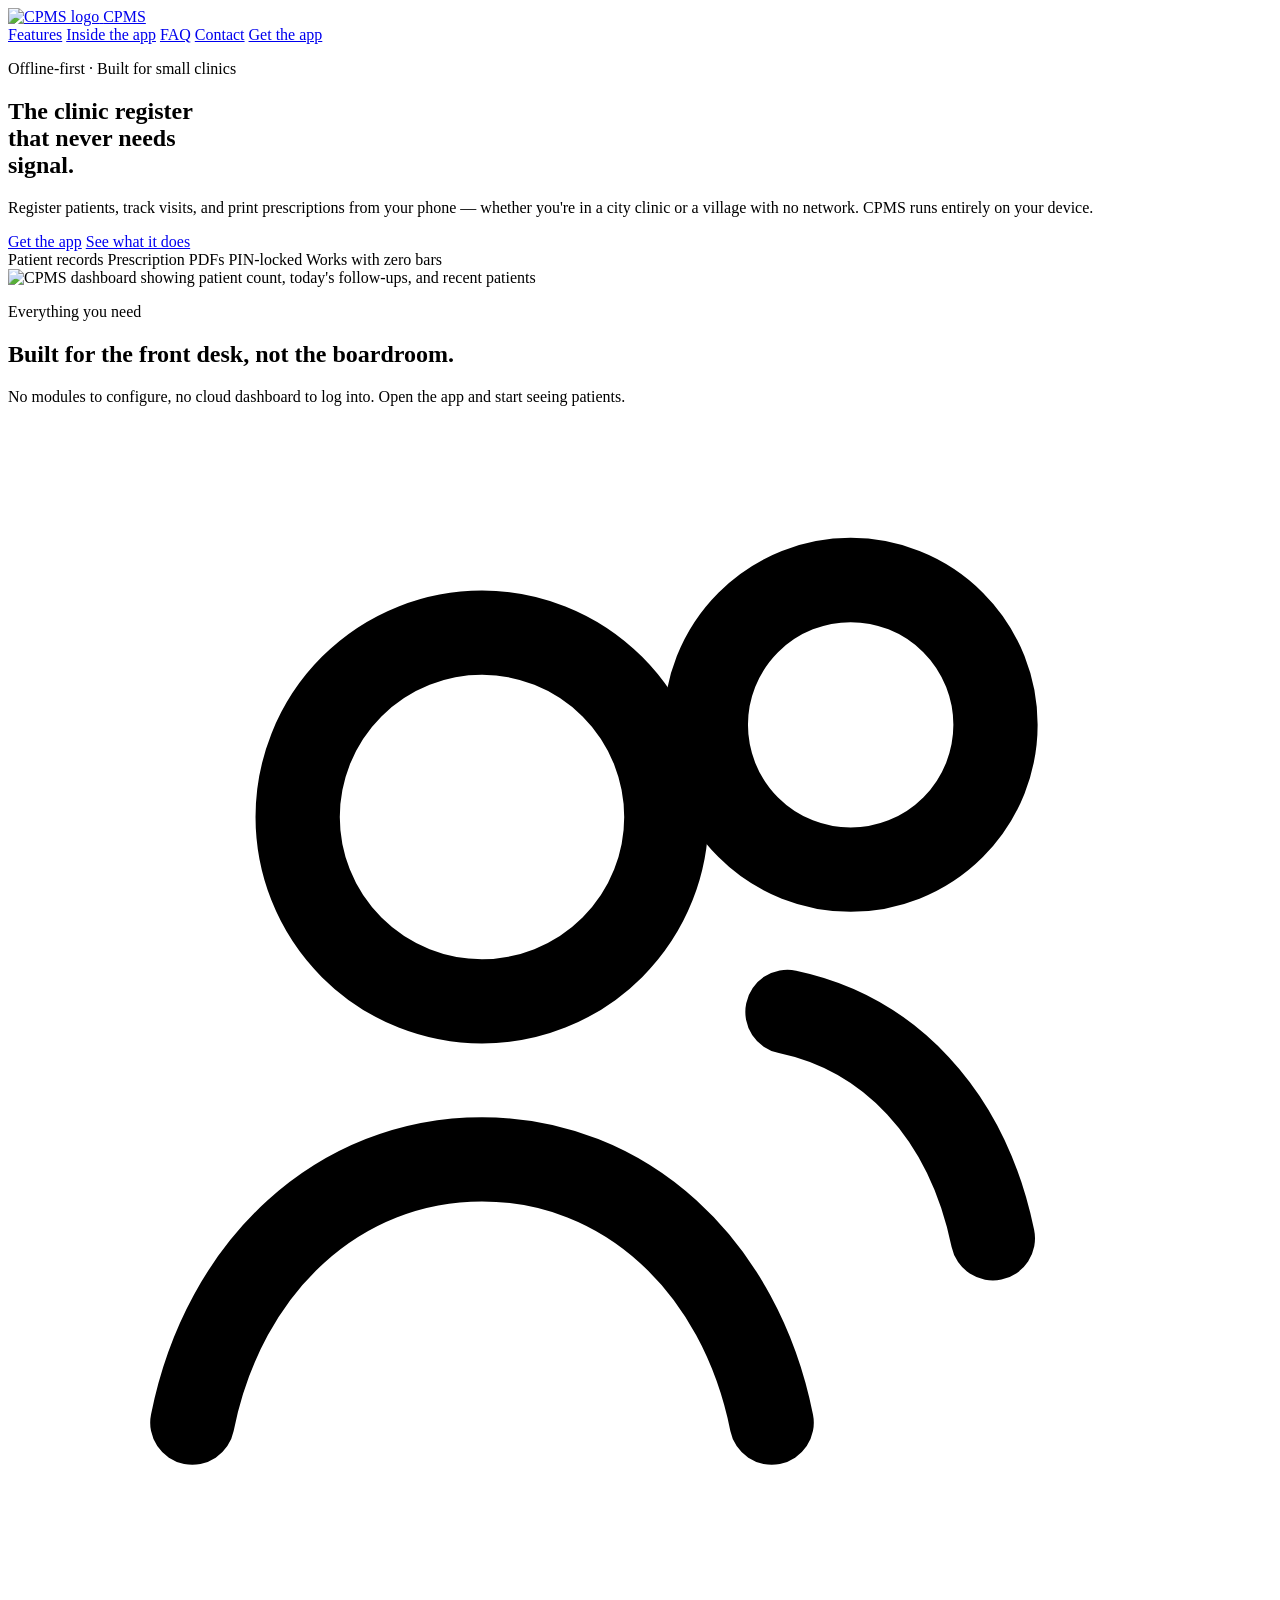
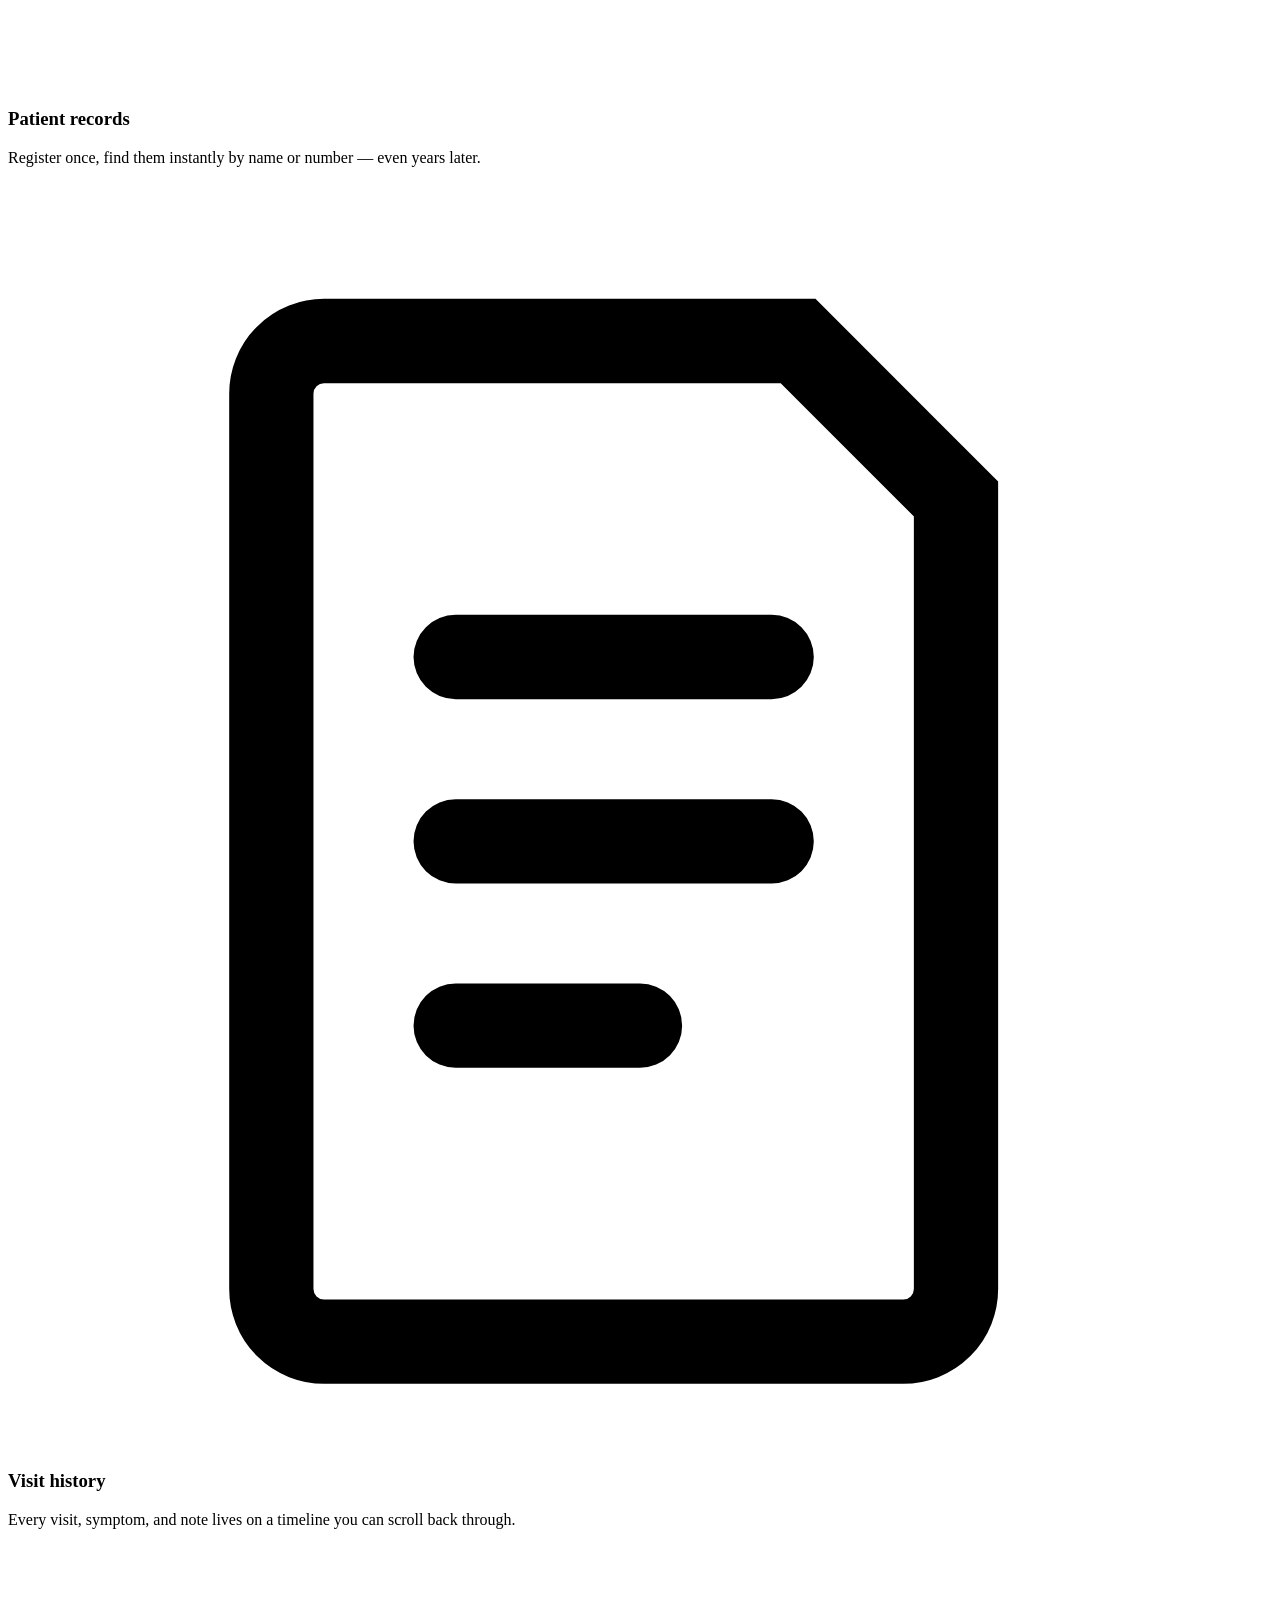
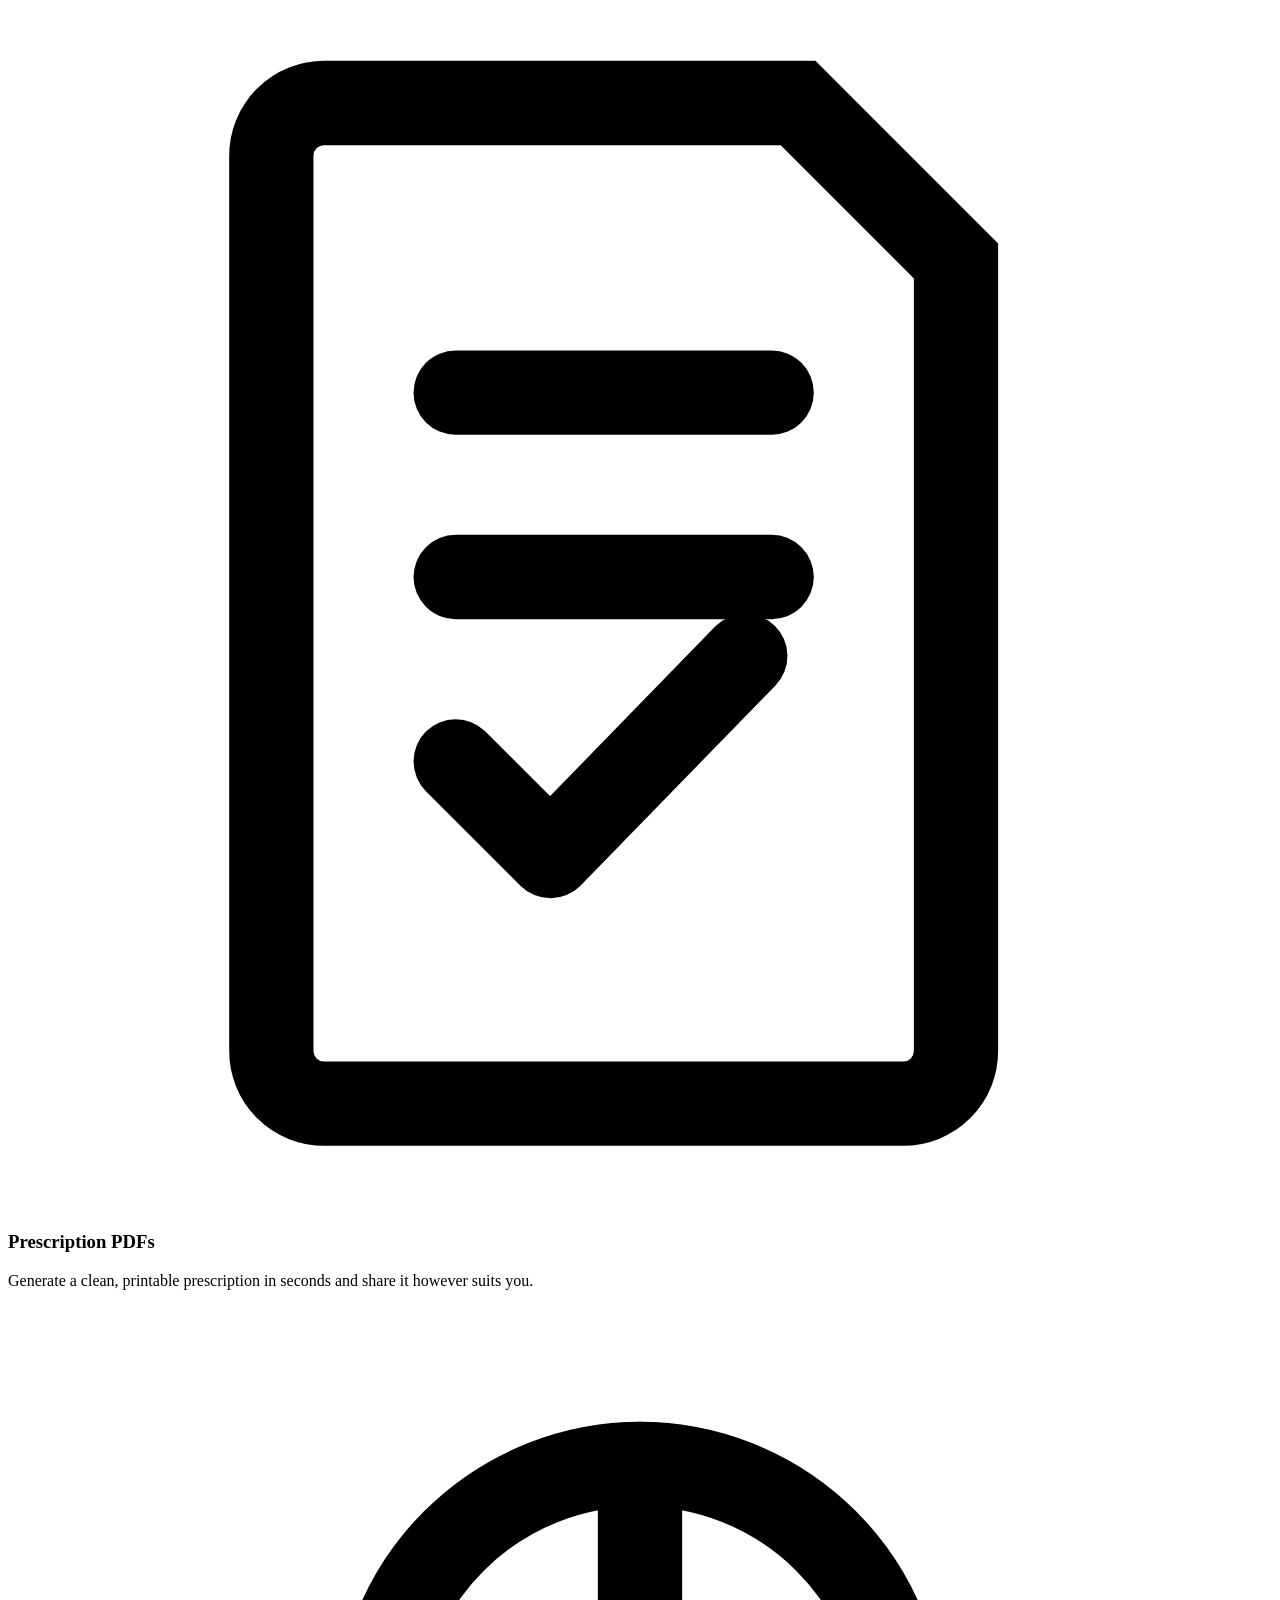
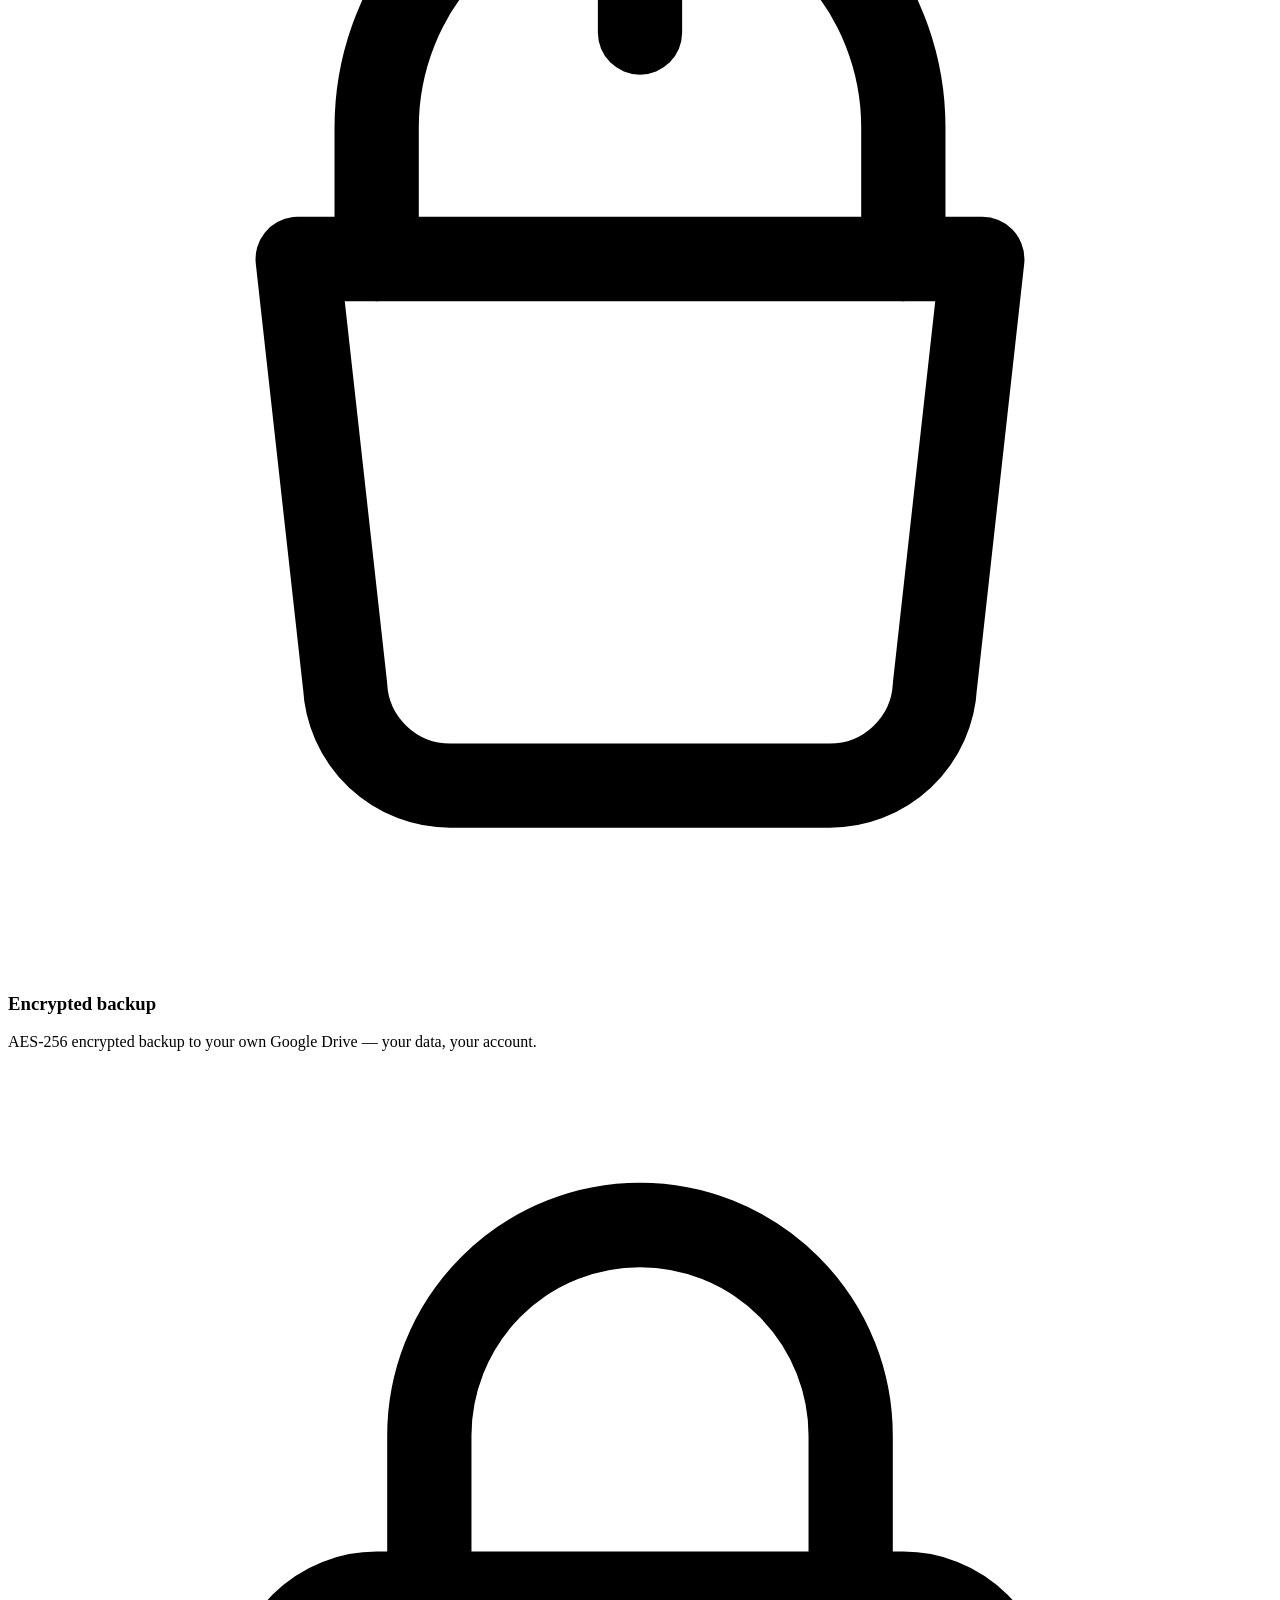
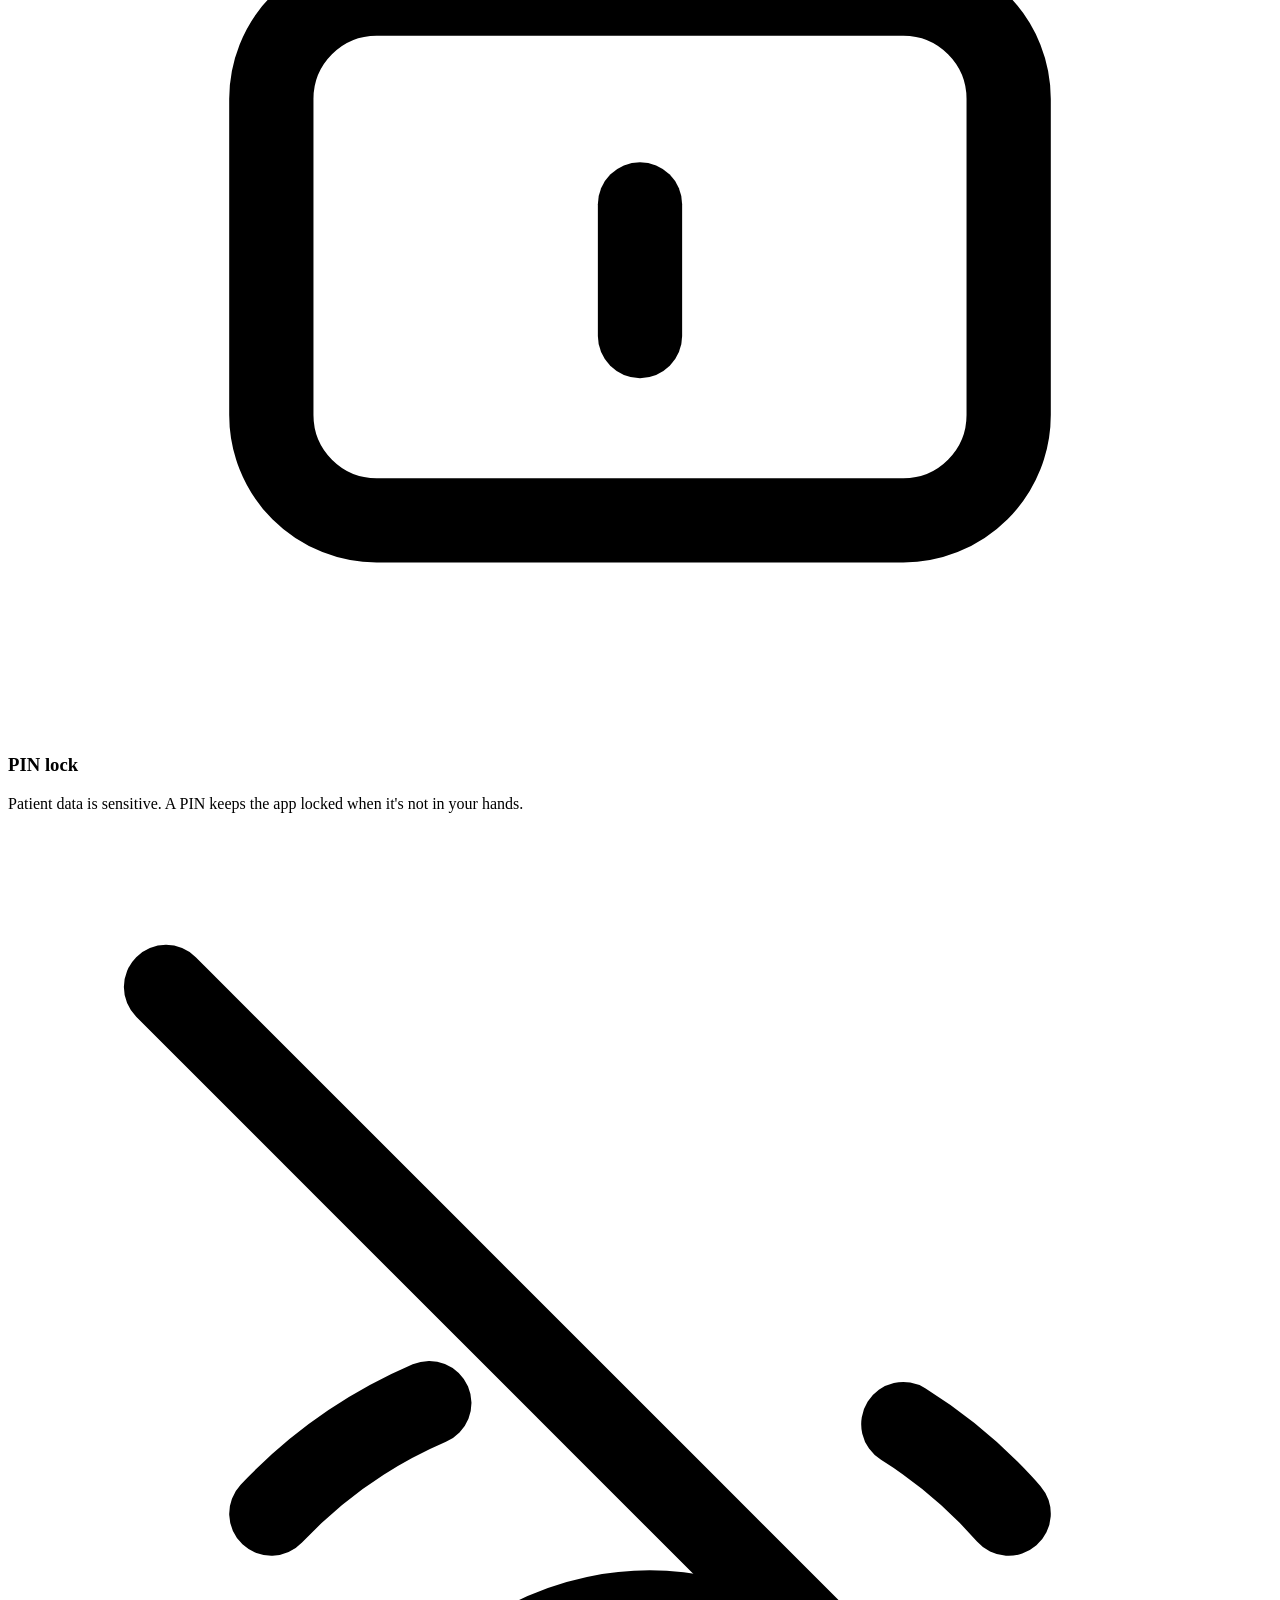
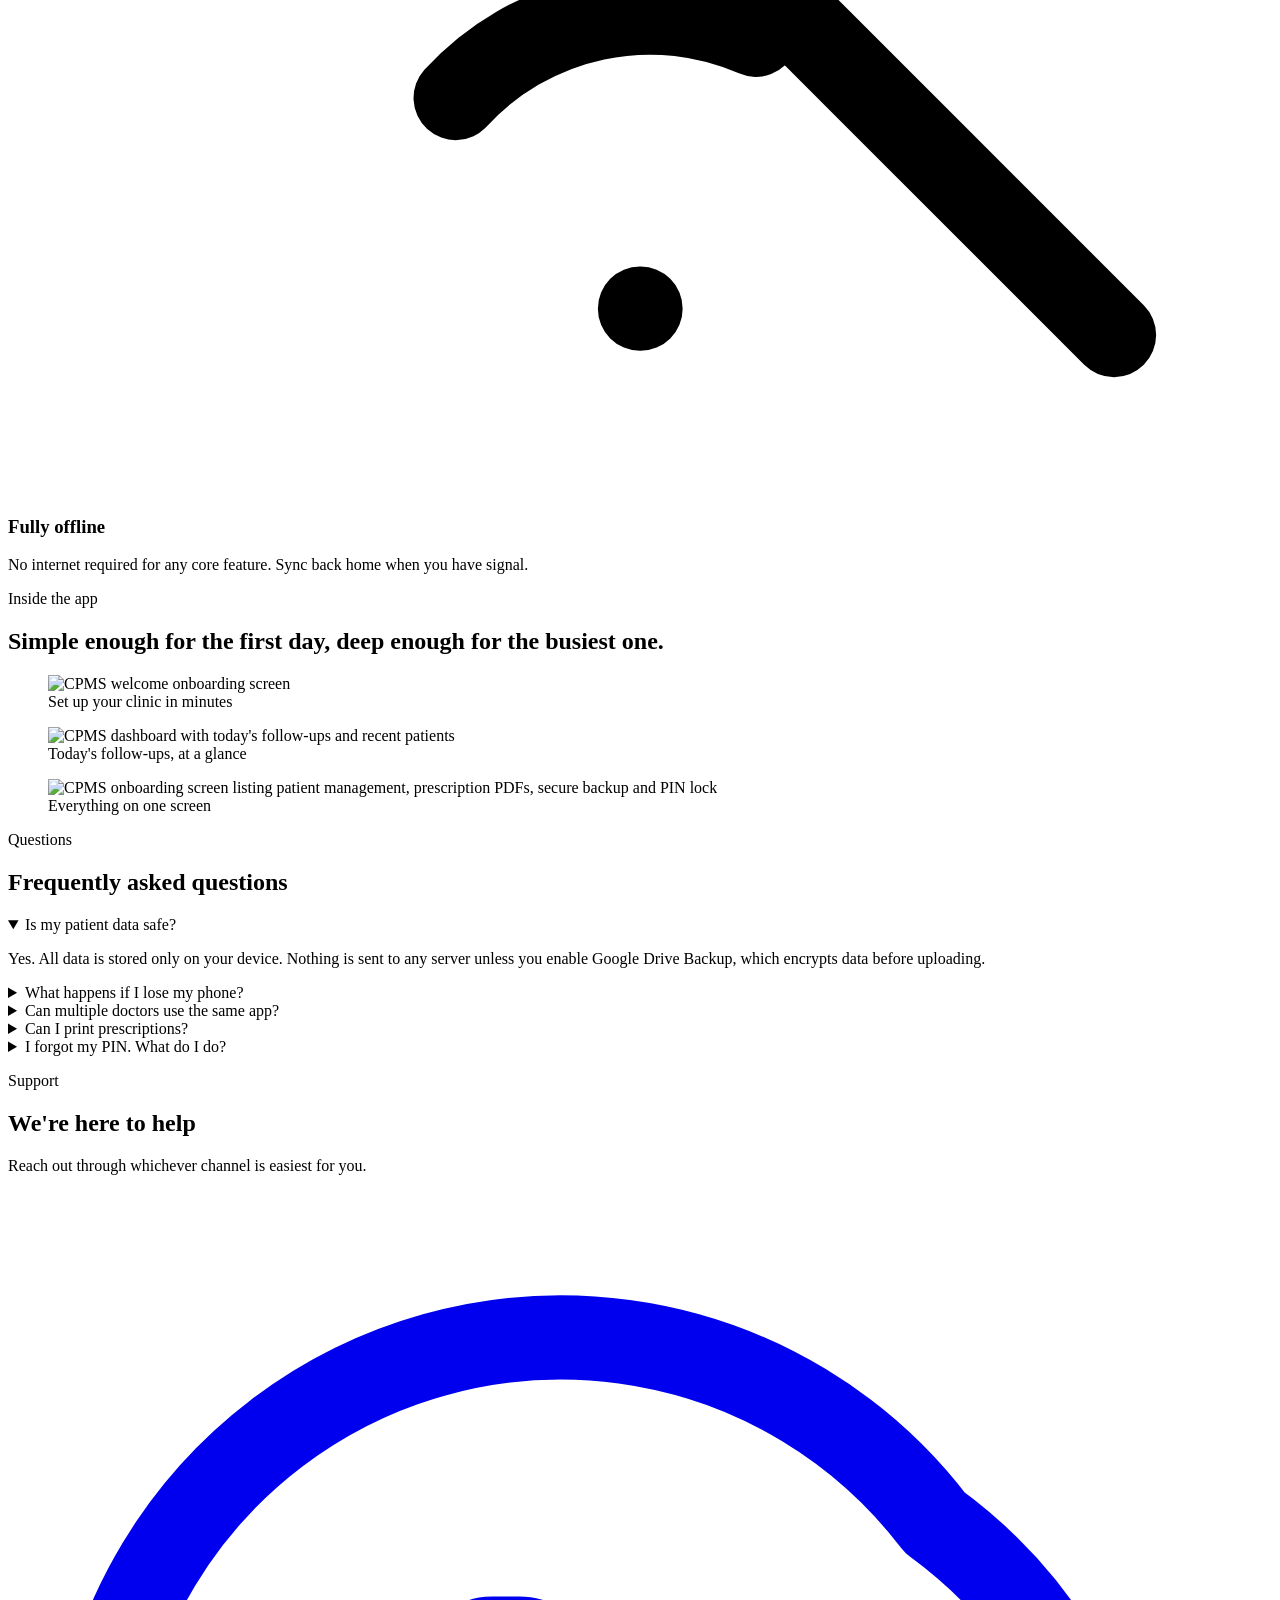
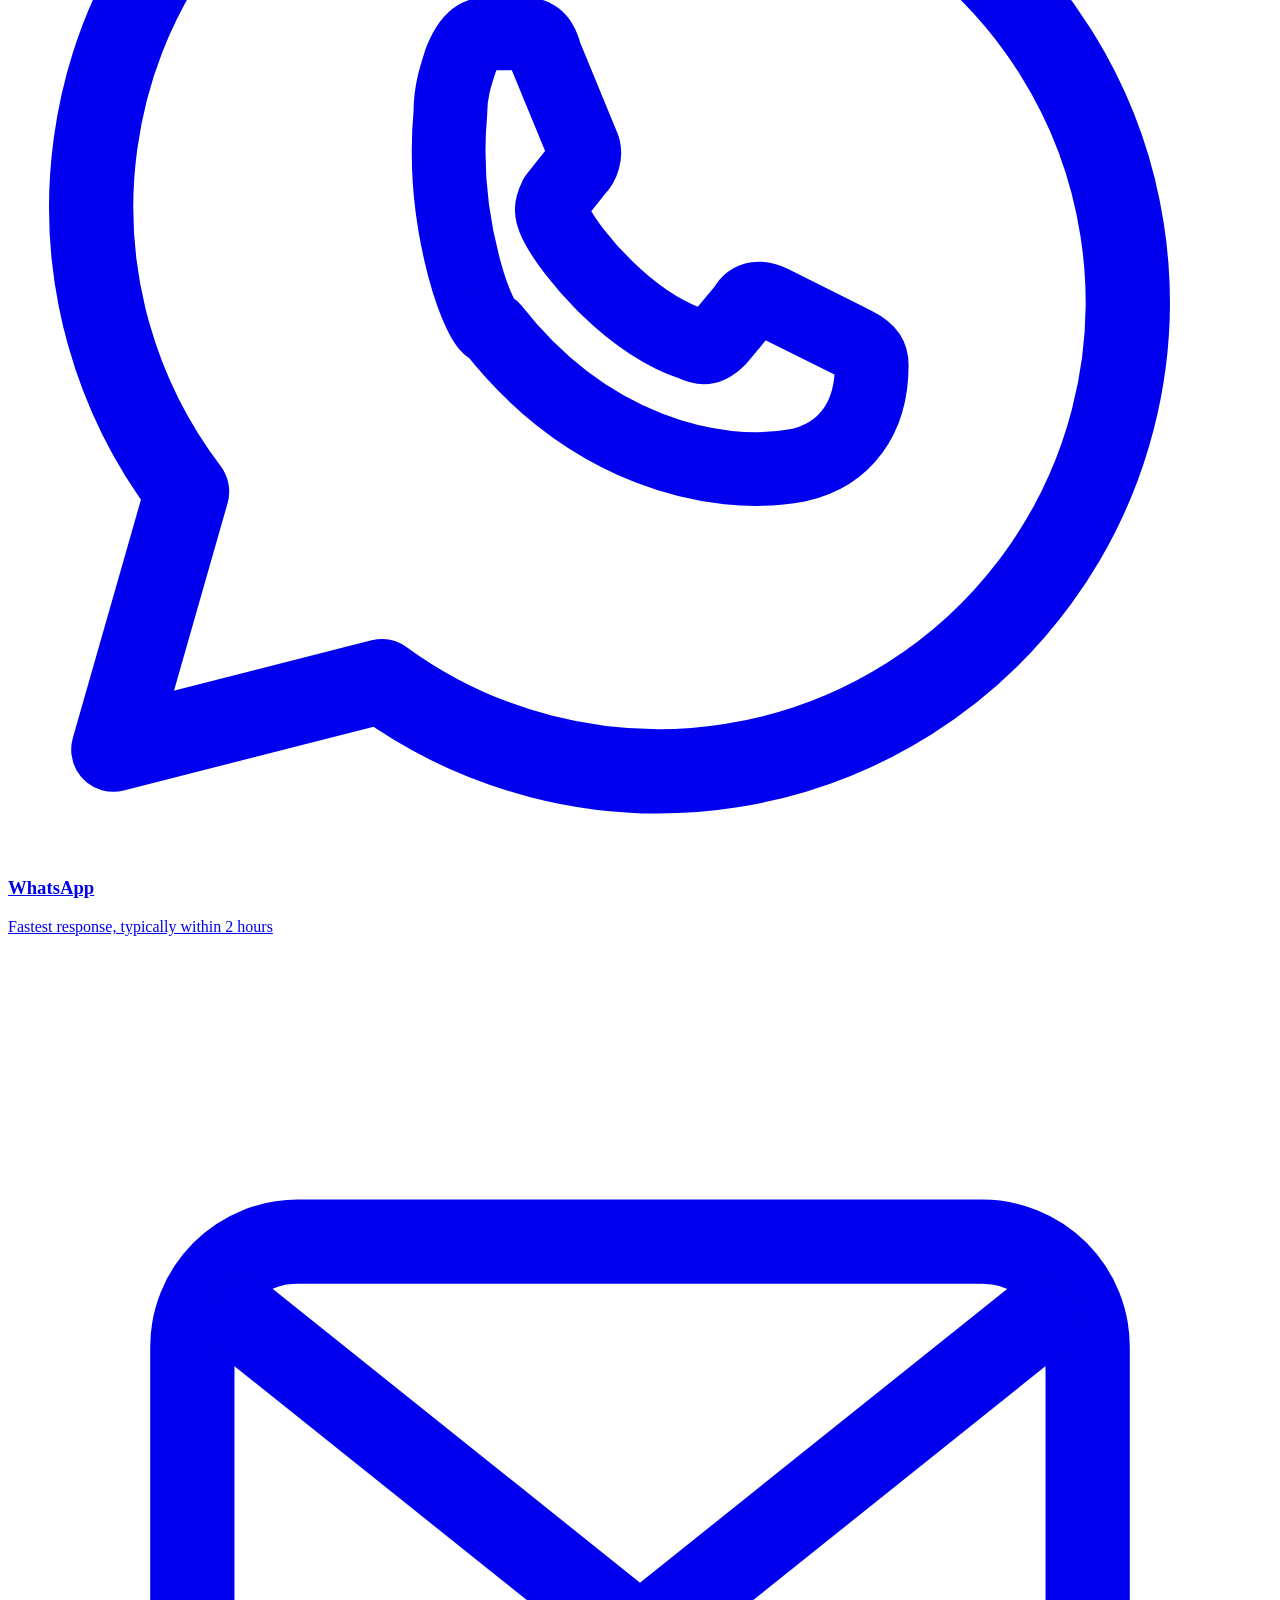
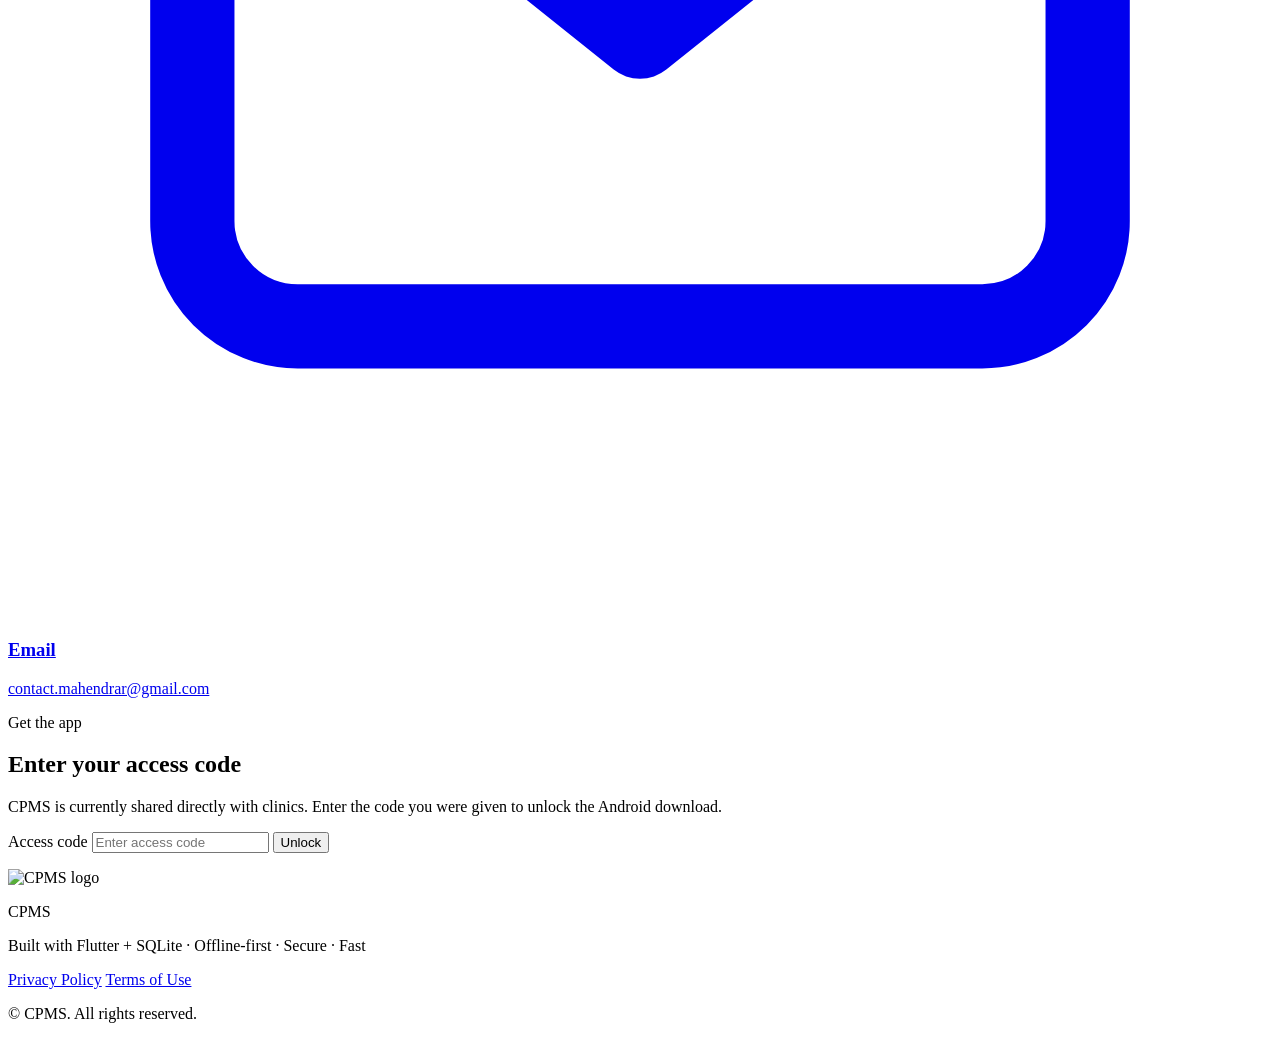
==== index.html @ 22b9ff56 "Add files via upload" ====
<!DOCTYPE html>
<html lang="en">
<head>
<meta charset="UTF-8">
<meta name="viewport" content="width=device-width, initial-scale=1.0">
<title>CPMS — Clinic Patient Management System</title>
<meta name="description" content="CPMS is an offline-first clinic management app for small clinics, Ayurveda practices, homeopathy clinics, dental clinics, and general practitioners. Manage patients, visits, and prescriptions — no internet needed.">
<link rel="icon" type="image/png" href="assets/logo.png">
<link rel="preconnect" href="https://fonts.googleapis.com">
<link rel="preconnect" href="https://fonts.gstatic.com" crossorigin>
<link href="https://fonts.googleapis.com/css2?family=Fraunces:opsz,wght@9..144,500;9..144,600;9..144,700&family=Manrope:wght@400;500;600;700;800&display=swap" rel="stylesheet">
<link rel="stylesheet" href="style.css">
</head>
<body>

<!-- ============ NAV ============ -->
<header class="nav" id="top">
  <div class="nav-inner">
    <a href="#top" class="brand">
      <img src="assets/logo.png" alt="CPMS logo" class="brand-mark">
      <span class="brand-name">CPMS</span>
    </a>
    <nav class="nav-links">
      <a href="#features">Features</a>
      <a href="#screens">Inside the app</a>
      <a href="#faq">FAQ</a>
      <a href="#contact">Contact</a>
      <a href="#download" class="nav-cta">Get the app</a>
    </nav>
  </div>
</header>

<!-- ============ HERO ============ -->
<section class="hero">
  <div class="hero-glow" aria-hidden="true"></div>
  <div class="hero-inner">
    <div class="hero-copy">
      <p class="eyebrow">Offline-first &middot; Built for small clinics</p>
      <h1>The clinic register<br>that never needs<br><span class="ink">signal.</span></h1>
      <p class="hero-sub">Register patients, track visits, and print prescriptions from your phone —
      whether you're in a city clinic or a village with no network. CPMS runs entirely
      on your device.</p>
      <div class="hero-actions">
        <a href="#download" class="btn btn-primary">Get the app</a>
        <a href="#features" class="btn btn-ghost">See what it does</a>
      </div>
      <div class="hero-tags">
        <span>Patient records</span>
        <span>Prescription PDFs</span>
        <span>PIN-locked</span>
        <span>Works with zero bars</span>
      </div>
    </div>
    <div class="hero-visual">
      <div class="phone phone-lg">
        <img src="assets/screenshots/dashboard.png" alt="CPMS dashboard showing patient count, today's follow-ups, and recent patients">
      </div>
    </div>
  </div>
</section>

<!-- ============ FEATURES ============ -->
<section class="features" id="features">
  <div class="section-head">
    <p class="eyebrow">Everything you need</p>
    <h2>Built for the front desk, not the boardroom.</h2>
    <p class="section-sub">No modules to configure, no cloud dashboard to log into. Open the app and start
    seeing patients.</p>
  </div>

  <div class="feature-grid">
    <div class="feature-card">
      <div class="feature-icon icon-teal">
        <svg viewBox="0 0 24 24" fill="none"><path d="M9 11a3.5 3.5 0 1 0 0-7 3.5 3.5 0 0 0 0 7Z" stroke="currentColor" stroke-width="1.6"/><path d="M3.5 19c.6-3 2.8-5 5.5-5s4.9 2 5.5 5" stroke="currentColor" stroke-width="1.6" stroke-linecap="round"/><path d="M16 8.5a2.75 2.75 0 1 0 0-5.5 2.75 2.75 0 0 0 0 5.5Z" stroke="currentColor" stroke-width="1.6"/><path d="M14.8 11.2c1.9.4 3.4 1.9 3.9 4.3" stroke="currentColor" stroke-width="1.6" stroke-linecap="round"/></svg>
      </div>
      <h3>Patient records</h3>
      <p>Register once, find them instantly by name or number — even years later.</p>
    </div>

    <div class="feature-card">
      <div class="feature-icon icon-blue">
        <svg viewBox="0 0 24 24" fill="none"><path d="M6 3h9l3 3v15a1 1 0 0 1-1 1H6a1 1 0 0 1-1-1V4a1 1 0 0 1 1-1Z" stroke="currentColor" stroke-width="1.6"/><path d="M8.5 9h6M8.5 12.5h6M8.5 16h3.5" stroke="currentColor" stroke-width="1.6" stroke-linecap="round"/></svg>
      </div>
      <h3>Visit history</h3>
      <p>Every visit, symptom, and note lives on a timeline you can scroll back through.</p>
    </div>

    <div class="feature-card">
      <div class="feature-icon icon-amber">
        <svg viewBox="0 0 24 24" fill="none"><path d="M6 3h9l3 3v15a1 1 0 0 1-1 1H6a1 1 0 0 1-1-1V4a1 1 0 0 1 1-1Z" stroke="currentColor" stroke-width="1.6"/><path d="M8.5 8.5h6M8.5 12h6" stroke="currentColor" stroke-width="1.6" stroke-linecap="round"/><path d="m8.5 15.5 1.8 1.8L14 13.5" stroke="currentColor" stroke-width="1.6" stroke-linecap="round" stroke-linejoin="round"/></svg>
      </div>
      <h3>Prescription PDFs</h3>
      <p>Generate a clean, printable prescription in seconds and share it however suits you.</p>
    </div>

    <div class="feature-card">
      <div class="feature-icon icon-purple">
        <svg viewBox="0 0 24 24" fill="none"><path d="M7 10.5V8a5 5 0 0 1 10 0v2.5" stroke="currentColor" stroke-width="1.6" stroke-linecap="round"/><path d="M12 3v3.2" stroke="currentColor" stroke-width="1.6" stroke-linecap="round"/><path d="M5.5 10.5h13l-.9 8.1a2 2 0 0 1-2 1.9H8.4a2 2 0 0 1-2-1.9l-.9-8.1Z" stroke="currentColor" stroke-width="1.6" stroke-linejoin="round"/></svg>
      </div>
      <h3>Encrypted backup</h3>
      <p>AES-256 encrypted backup to your own Google Drive — your data, your account.</p>
    </div>

    <div class="feature-card">
      <div class="feature-icon icon-red">
        <svg viewBox="0 0 24 24" fill="none"><rect x="5" y="10" width="14" height="10" rx="2" stroke="currentColor" stroke-width="1.6"/><path d="M8 10V7a4 4 0 0 1 8 0v3" stroke="currentColor" stroke-width="1.6"/><path d="M12 14v2.5" stroke="currentColor" stroke-width="1.6" stroke-linecap="round"/></svg>
      </div>
      <h3>PIN lock</h3>
      <p>Patient data is sensitive. A PIN keeps the app locked when it's not in your hands.</p>
    </div>

    <div class="feature-card">
      <div class="feature-icon icon-teal">
        <svg viewBox="0 0 24 24" fill="none"><path d="M3 3l18 18" stroke="currentColor" stroke-width="1.6" stroke-linecap="round"/><path d="M8.5 16.5a5 5 0 0 1 5.7-1.2M5 13a9 9 0 0 1 3-2.1M19 13a9 9 0 0 0-2-1.7M12 20.5h.01" stroke="currentColor" stroke-width="1.6" stroke-linecap="round" stroke-linejoin="round"/></svg>
      </div>
      <h3>Fully offline</h3>
      <p>No internet required for any core feature. Sync back home when you have signal.</p>
    </div>
  </div>
</section>

<!-- ============ SCREENSHOTS ============ -->
<section class="screens" id="screens">
  <div class="section-head">
    <p class="eyebrow">Inside the app</p>
    <h2>Simple enough for the first day, deep enough for the busiest one.</h2>
  </div>

  <div class="screens-row">
    <figure class="phone phone-sm">
      <img src="assets/screenshots/welcome.png" alt="CPMS welcome onboarding screen">
      <figcaption>Set up your clinic in minutes</figcaption>
    </figure>
    <figure class="phone phone-sm phone-mid">
      <img src="assets/screenshots/dashboard.png" alt="CPMS dashboard with today's follow-ups and recent patients">
      <figcaption>Today's follow-ups, at a glance</figcaption>
    </figure>
    <figure class="phone phone-sm">
      <img src="assets/screenshots/features.png" alt="CPMS onboarding screen listing patient management, prescription PDFs, secure backup and PIN lock">
      <figcaption>Everything on one screen</figcaption>
    </figure>
  </div>
</section>

<!-- ============ FAQ ============ -->
<section class="faq" id="faq">
  <div class="section-head">
    <p class="eyebrow">Questions</p>
    <h2>Frequently asked questions</h2>
  </div>

  <div class="faq-list">
    <details class="faq-item" open>
      <summary>Is my patient data safe?</summary>
      <p>Yes. All data is stored only on your device. Nothing is sent to any server unless
      you enable Google Drive Backup, which encrypts data before uploading.</p>
    </details>
    <details class="faq-item">
      <summary>What happens if I lose my phone?</summary>
      <p>If you have Google Drive Backup enabled, you can restore all your data on a new
      device by signing in with the same Google account and restoring from backup.</p>
    </details>
    <details class="faq-item">
      <summary>Can multiple doctors use the same app?</summary>
      <p>Currently CPMS supports single-user mode. Multi-user support is planned for a
      future version.</p>
    </details>
    <details class="faq-item">
      <summary>Can I print prescriptions?</summary>
      <p>Yes. Prescriptions can be exported as PDFs and shared via WhatsApp, email, or any
      sharing app. You can also print directly from the share menu.</p>
    </details>
    <details class="faq-item">
      <summary>I forgot my PIN. What do I do?</summary>
      <p>For security reasons, PINs cannot be recovered. You will need to uninstall and
      reinstall the app. If you have a backup, you can restore your data afterward.</p>
    </details>
  </div>
</section>

<!-- ============ CONTACT ============ -->
<section class="contact" id="contact">
  <div class="section-head">
    <p class="eyebrow">Support</p>
    <h2>We're here to help</h2>
    <p class="section-sub">Reach out through whichever channel is easiest for you.</p>
  </div>

  <div class="contact-grid">
    <a class="contact-card" href="https://wa.me/919539362538?text=Hi%2C%20I%20need%20help%20with%20CPMS" target="_blank" rel="noopener">
      <div class="contact-icon icon-whatsapp">
        <svg viewBox="0 0 24 24" fill="none"><path d="M17.6 6.3A8.9 8.9 0 0 0 3.4 17.1L2 22l5.1-1.3A8.9 8.9 0 0 0 17.6 6.3Z" stroke="currentColor" stroke-width="1.6" stroke-linejoin="round"/><path d="M8.6 8.9c.2-.5.4-.5.6-.5h.5c.2 0 .4 0 .5.4l.7 1.7c.1.2 0 .4-.1.5l-.4.5c-.1.2-.1.3 0 .5.3.6 1.4 1.9 2.6 2.3.2.1.3.1.5-.1l.5-.6c.1-.2.3-.2.5-.1l1.6.8c.2.1.3.2.3.4 0 1-.5 1.7-1.4 1.9-1.6.3-4-.3-5.8-2.6C9 14.1 8.2 12.1 8.4 9.9c0-.4.1-.7.2-1Z" stroke="currentColor" stroke-width="1.4" stroke-linejoin="round"/></svg>
      </div>
      <div>
        <h3>WhatsApp</h3>
        <p>Fastest response, typically within 2 hours</p>
      </div>
    </a>

    <a class="contact-card" href="mailto:contact.mahendrar@gmail.com?subject=CPMS%20Support&body=App%20Version%3A%201.0.0">
      <div class="contact-icon icon-teal">
        <svg viewBox="0 0 24 24" fill="none"><rect x="3.5" y="5.5" width="17" height="13" rx="2" stroke="currentColor" stroke-width="1.6"/><path d="m4.5 7 7.5 6 7.5-6" stroke="currentColor" stroke-width="1.6" stroke-linecap="round" stroke-linejoin="round"/></svg>
      </div>
      <div>
        <h3>Email</h3>
        <p>contact.mahendrar@gmail.com</p>
      </div>
    </a>
  </div>
</section>

<!-- ============ DOWNLOAD (GATED) ============ -->
<section class="download" id="download">
  <div class="download-card">
    <p class="eyebrow eyebrow-light">Get the app</p>
    <h2>Enter your access code</h2>
    <p class="download-sub">CPMS is currently shared directly with clinics. Enter the code you were given
    to unlock the Android download.</p>

    <form id="unlock-form" class="unlock-form" autocomplete="off">
      <label for="code-input" class="sr-only">Access code</label>
      <input type="text" id="code-input" name="code" placeholder="Enter access code" inputmode="text" autocapitalize="characters">
      <button type="submit" class="btn btn-primary">Unlock</button>
    </form>

    <p id="unlock-message" class="unlock-message" role="status" aria-live="polite"></p>

    <div id="download-panel" class="download-panel" hidden>
      <div class="download-panel-inner">
        <img src="assets/logo.png" alt="" class="download-icon" aria-hidden="true">
        <div>
          <p class="download-file">CPMS.apk</p>
          <p class="download-meta">Android 8.0+ &middot; v1.0.0</p>
        </div>
        <a id="download-link" href="#" class="btn btn-primary" target="_blank" rel="noopener">Download APK</a>
      </div>
      <p class="download-note">Downloading from outside the Play Store? Android may warn you about
      "unknown sources" — that's expected. Allow the install to continue.</p>
    </div>
  </div>
</section>

<!-- ============ FOOTER ============ -->
<footer class="footer">
  <div class="footer-inner">
    <div class="footer-brand">
      <img src="assets/logo.png" alt="CPMS logo" class="brand-mark">
      <div>
        <p class="footer-name">CPMS</p>
        <p class="footer-tag">Built with Flutter + SQLite &middot; Offline-first &middot; Secure &middot; Fast</p>
      </div>
    </div>
    <div class="footer-links">
      <a href="privacy.html">Privacy Policy</a>
      <a href="terms.html">Terms of Use</a>
    </div>
  </div>
  <p class="footer-copy">&copy; <span id="year"></span> CPMS. All rights reserved.</p>
</footer>

<script src="script.js"></script>
</body>
</html>
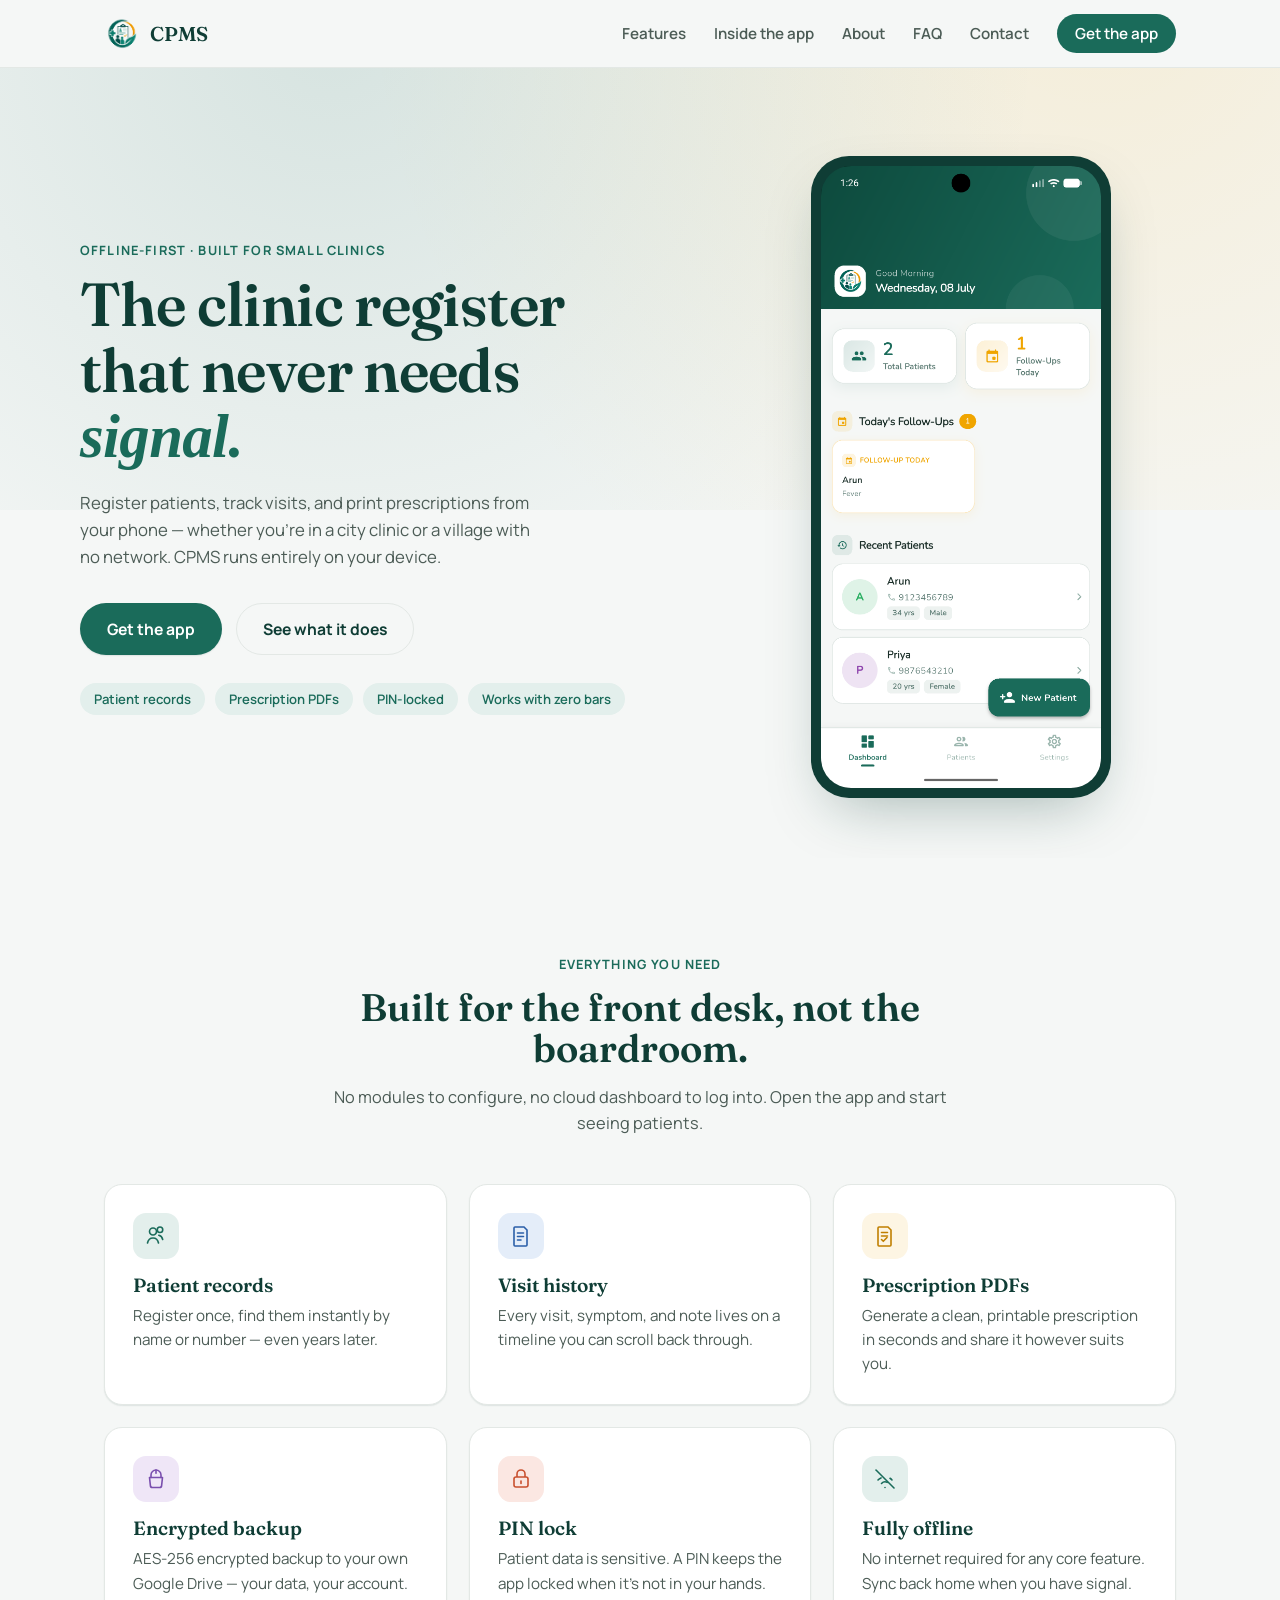
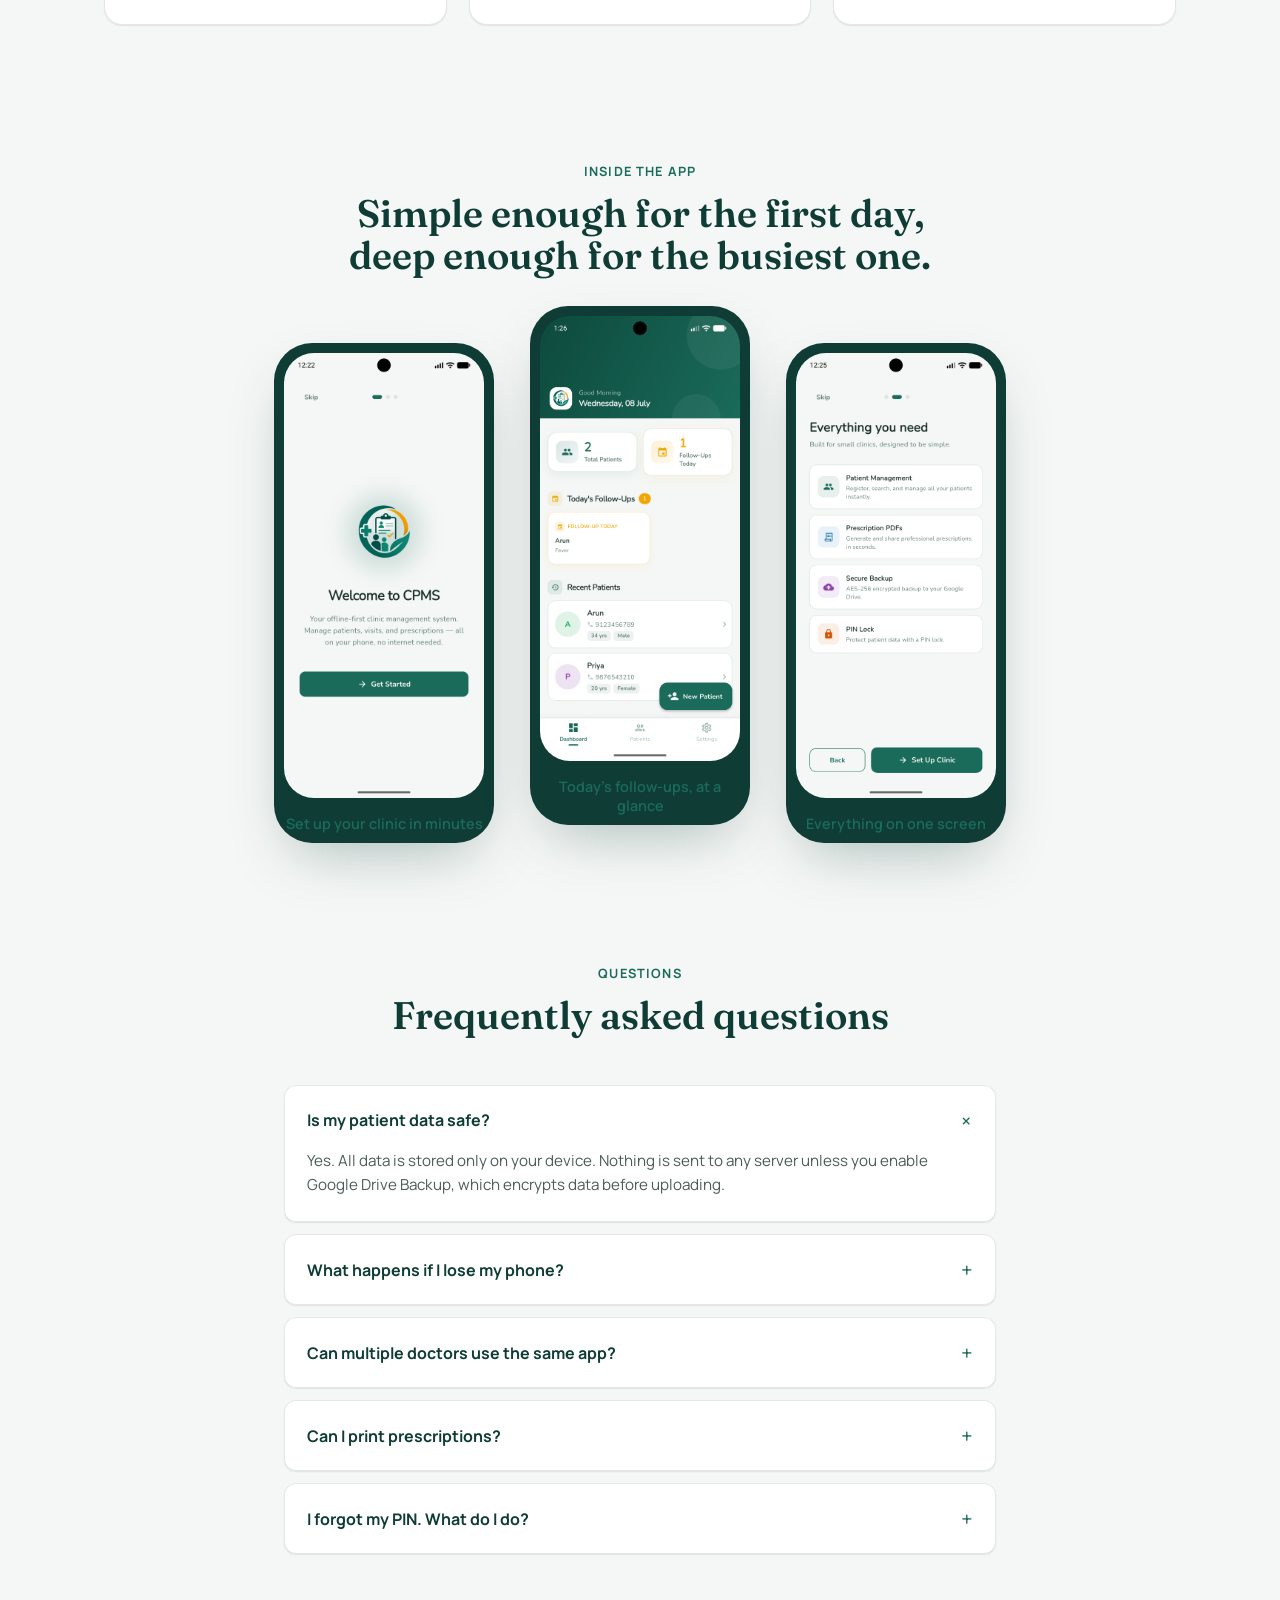
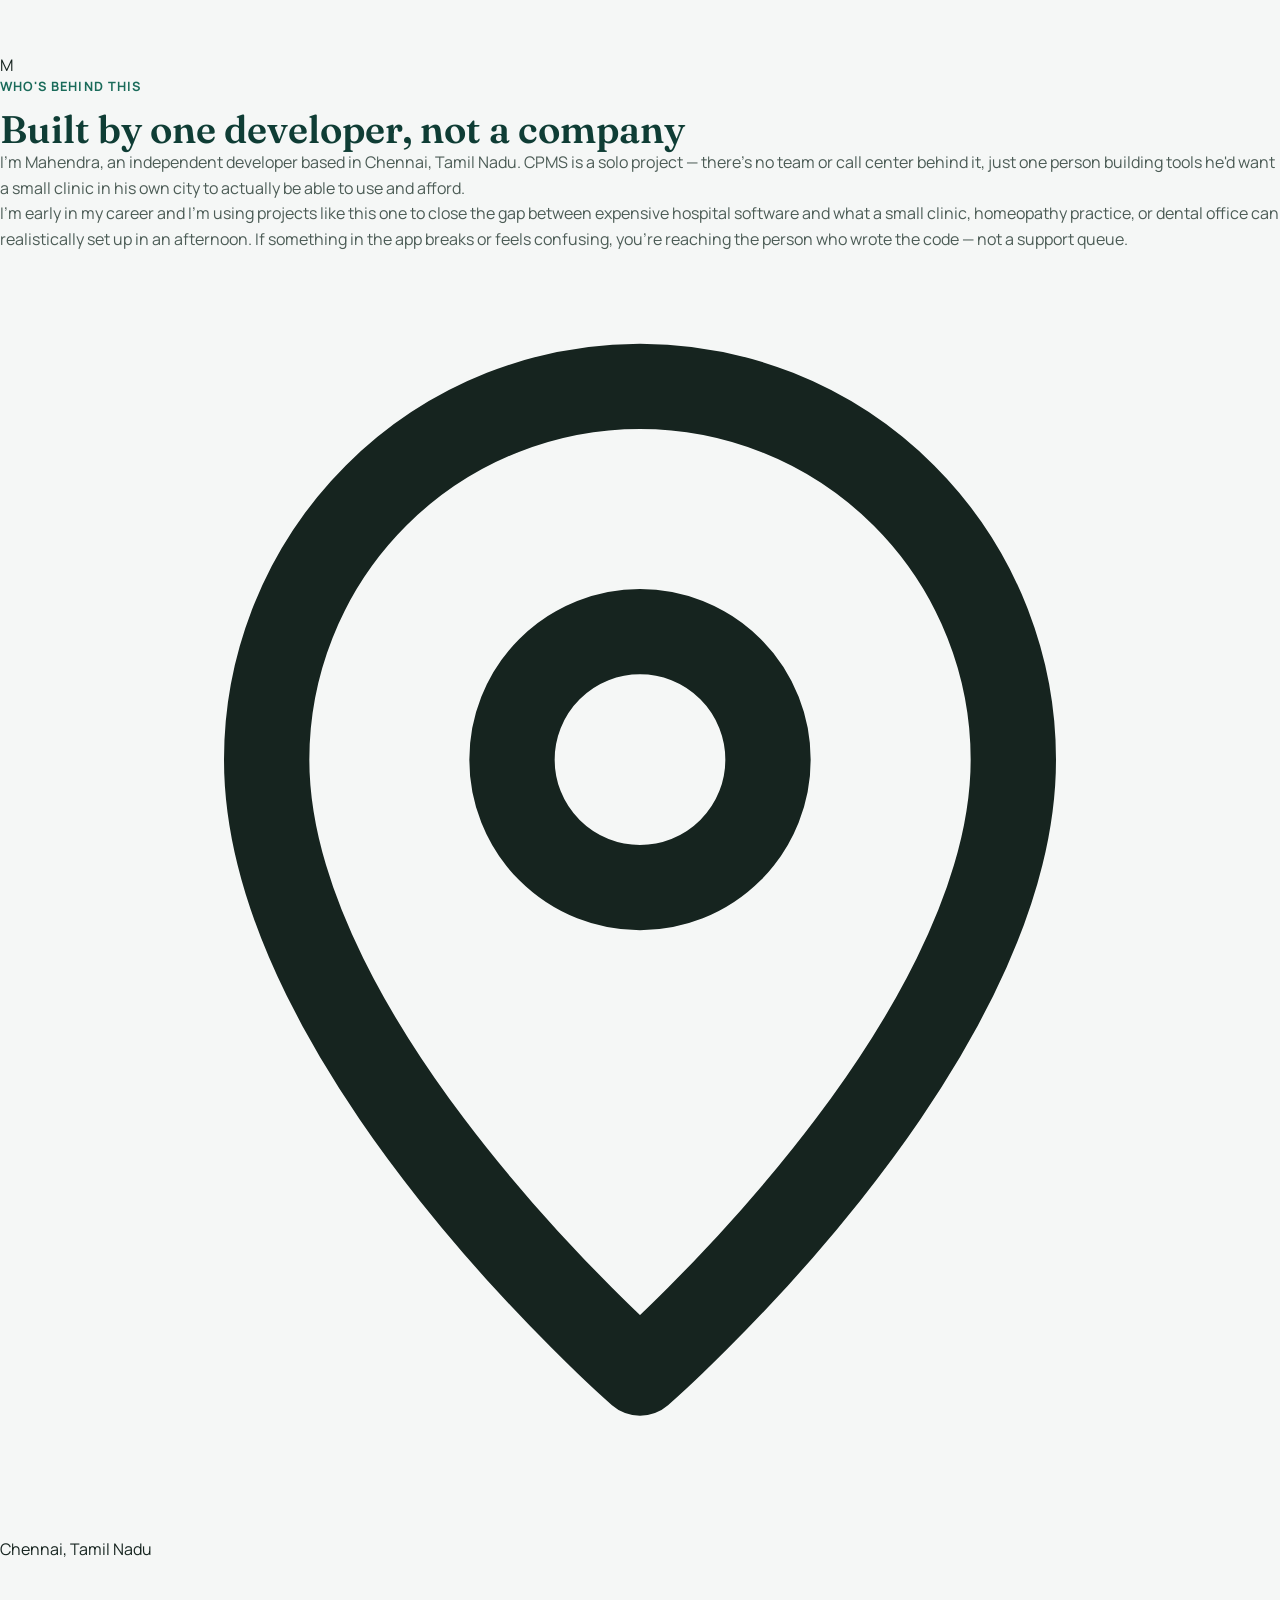
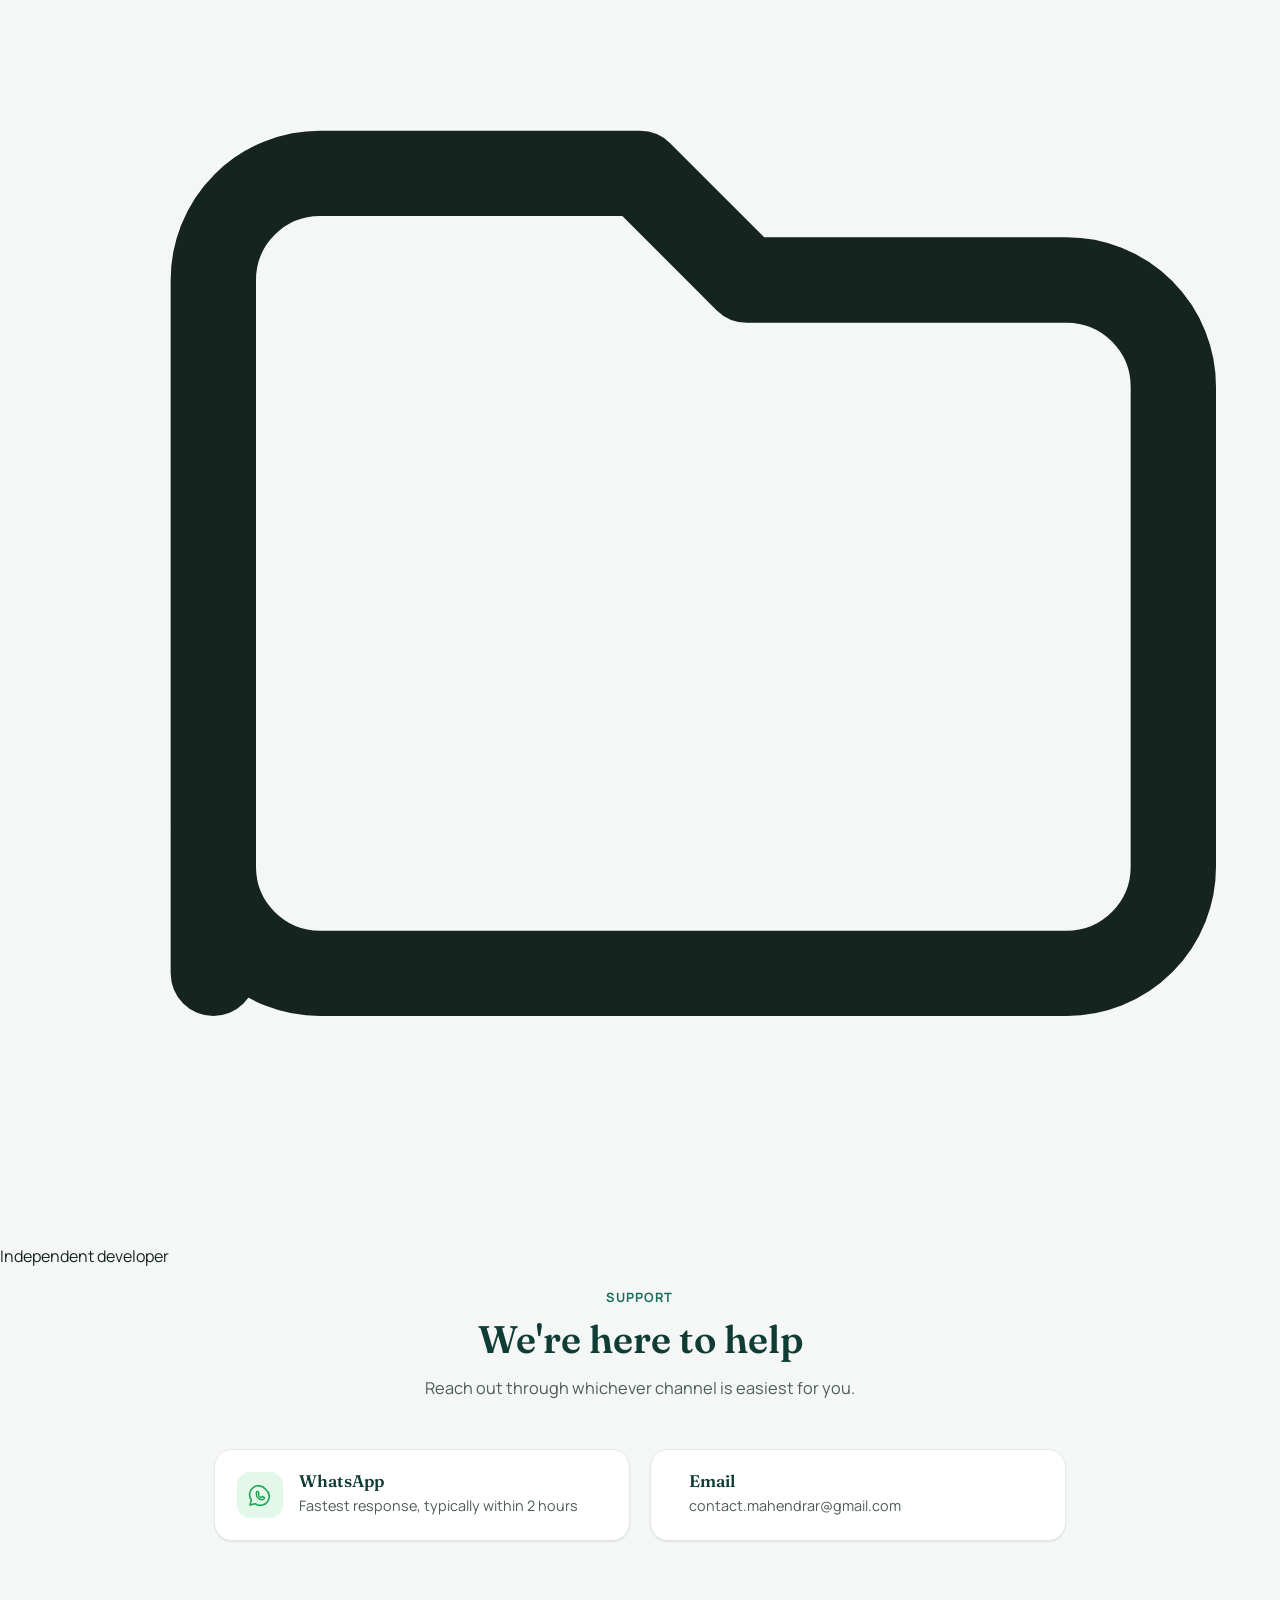
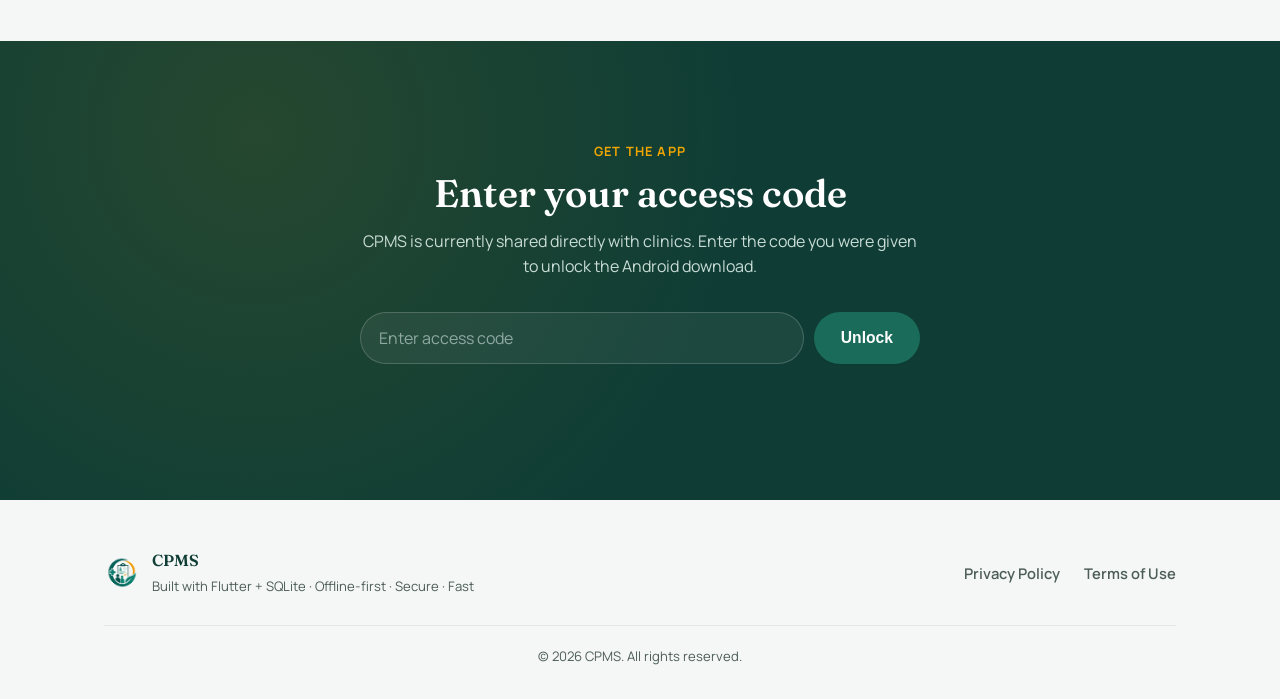
==== commit ffe50331: "Update index.html" ====
--- a/index.html
+++ b/index.html
@@ -23,6 +23,7 @@
     <nav class="nav-links">
       <a href="#features">Features</a>
       <a href="#screens">Inside the app</a>
+      <a href="#developer">About</a>
       <a href="#faq">FAQ</a>
       <a href="#contact">Contact</a>
       <a href="#download" class="nav-cta">Get the app</a>
@@ -178,6 +179,39 @@
   </div>
 </section>
 
+<!-- ============ DEVELOPER ============ -->
+<section class="developer" id="developer">
+  <div class="developer-card">
+    <div class="developer-avatar">
+      <!--
+        Swap in a real photo when you have one:
+        <img src="assets/developer.jpg" alt="Mahendra">
+        Then you can delete the "M" span below.
+      -->
+      <span>M</span>
+    </div>
+    <div class="developer-copy">
+      <p class="eyebrow">Who's behind this</p>
+      <h2>Built by one developer, not a company</h2>
+      <p class="developer-bio">
+        I'm Mahendra, an independent developer based in Chennai, Tamil Nadu. CPMS is a
+        solo project — there's no team or call center behind it, just one person building
+        tools he'd want a small clinic in his own city to actually be able to use and afford.
+      </p>
+      <p class="developer-bio">
+        I'm early in my career and I'm using projects like this one to close the gap between
+        expensive hospital software and what a small clinic, homeopathy practice, or dental
+        office can realistically set up in an afternoon. If something in the app breaks or
+        feels confusing, you're reaching the person who wrote the code — not a support queue.
+      </p>
+      <div class="developer-meta">
+        <span><svg viewBox="0 0 24 24" fill="none"><path d="M12 21s7-6.1 7-11.5A7 7 0 0 0 5 9.5C5 14.9 12 21 12 21Z" stroke="currentColor" stroke-width="1.6" stroke-linejoin="round"/><circle cx="12" cy="9.5" r="2.4" stroke="currentColor" stroke-width="1.6"/></svg> Chennai, Tamil Nadu</span>
+        <span><svg viewBox="0 0 24 24" fill="none"><path d="M4 19V6a2 2 0 0 1 2-2h6l2 2h6a2 2 0 0 1 2 2v9a2 2 0 0 1-2 2H6a2 2 0 0 1-2-2Z" stroke="currentColor" stroke-width="1.6" stroke-linejoin="round"/></svg> Independent developer</span>
+      </div>
+    </div>
+  </div>
+</section>
+
 <!-- ============ CONTACT ============ -->
 <section class="contact" id="contact">
   <div class="section-head">
--- a/style.css
+++ b/style.css
@@ -0,0 +1,352 @@
+/* ===================================================================
+   CPMS — design tokens
+   Palette sampled directly from the app: deep clinic teal, amber
+   accent, warm off-white. Fraunces for display (a little warmth and
+   character, echoing the hand-drawn clinic mark) + Manrope for a
+   clean, legible UI voice.
+=================================================================== */
+:root{
+  --teal-900: #0f3d35;
+  --teal-700: #1a6b5a;
+  --teal-600: #1f7c68;
+  --teal-100: #e3efec;
+  --amber: #f0a500;
+  --amber-100: #fdf5e3;
+  --cream: #f5f7f6;
+  --paper: #ffffff;
+  --ink: #16241f;
+  --ink-soft: #4c5c56;
+  --line: #e3e8e5;
+  --shadow-sm: 0 1px 2px rgba(15,61,53,.06), 0 1px 1px rgba(15,61,53,.04);
+  --shadow-md: 0 12px 32px -12px rgba(15,61,53,.28);
+  --shadow-lg: 0 24px 60px -20px rgba(15,61,53,.35);
+  --radius-lg: 28px;
+  --radius-md: 18px;
+  --radius-sm: 12px;
+  --font-display: "Fraunces", Georgia, serif;
+  --font-body: "Manrope", -apple-system, BlinkMacSystemFont, "Segoe UI", sans-serif;
+}
+
+*{box-sizing:border-box;}
+html{scroll-behavior:smooth;}
+@media (prefers-reduced-motion: reduce){
+  html{scroll-behavior:auto;}
+  *{animation-duration:.01ms !important; animation-iteration-count:1 !important; transition-duration:.01ms !important;}
+}
+
+body{
+  margin:0;
+  font-family:var(--font-body);
+  color:var(--ink);
+  background:var(--cream);
+  -webkit-font-smoothing:antialiased;
+}
+
+img{max-width:100%; display:block;}
+a{color:inherit;}
+
+.sr-only{
+  position:absolute; width:1px; height:1px; padding:0; margin:-1px;
+  overflow:hidden; clip:rect(0,0,0,0); white-space:nowrap; border:0;
+}
+
+:focus-visible{
+  outline:3px solid var(--amber);
+  outline-offset:2px;
+  border-radius:6px;
+}
+
+.eyebrow{
+  font-family:var(--font-body);
+  font-weight:700;
+  font-size:.8rem;
+  letter-spacing:.09em;
+  text-transform:uppercase;
+  color:var(--teal-700);
+  margin:0 0 12px;
+}
+.eyebrow-light{ color:var(--amber); }
+
+h1,h2,h3{
+  font-family:var(--font-display);
+  color:var(--teal-900);
+  margin:0;
+  line-height:1.08;
+}
+h1{ font-size:clamp(2.4rem, 5vw, 3.8rem); font-weight:600; letter-spacing:-.01em; }
+h2{ font-size:clamp(1.7rem, 3.2vw, 2.4rem); font-weight:600; }
+h3{ font-size:1.2rem; font-weight:600; }
+.ink{ color:var(--teal-700); font-style:italic; }
+
+p{ color:var(--ink-soft); line-height:1.6; margin:0; }
+
+.btn{
+  display:inline-flex; align-items:center; justify-content:center;
+  padding:14px 26px;
+  border-radius:999px;
+  font-weight:700;
+  font-size:.98rem;
+  text-decoration:none;
+  border:1.5px solid transparent;
+  cursor:pointer;
+  transition:transform .15s ease, box-shadow .15s ease, background .15s ease;
+  white-space:nowrap;
+}
+.btn:hover{ transform:translateY(-1px); }
+.btn-primary{
+  background:var(--teal-700);
+  color:#fff;
+  box-shadow:var(--shadow-sm);
+}
+.btn-primary:hover{ background:var(--teal-600); box-shadow:var(--shadow-md); }
+.btn-ghost{
+  background:transparent;
+  color:var(--teal-900);
+  border-color:var(--line);
+}
+.btn-ghost:hover{ border-color:var(--teal-700); background:var(--teal-100); }
+
+/* ---------------- NAV ---------------- */
+.nav{
+  position:sticky; top:0; z-index:50;
+  background:rgba(245,247,246,.85);
+  backdrop-filter:blur(10px);
+  border-bottom:1px solid var(--line);
+}
+.nav-inner{
+  max-width:1120px; margin:0 auto; padding:14px 24px;
+  display:flex; align-items:center; justify-content:space-between;
+}
+.brand{ display:flex; align-items:center; gap:10px; text-decoration:none; }
+.brand-mark{ width:36px; height:36px; border-radius:10px; }
+.brand-name{ font-family:var(--font-display); font-weight:600; font-size:1.25rem; color:var(--teal-900); }
+.nav-links{ display:flex; align-items:center; gap:28px; font-weight:600; font-size:.95rem; }
+.nav-links a{ text-decoration:none; color:var(--ink-soft); }
+.nav-links a:hover{ color:var(--teal-700); }
+.nav-cta{
+  background:var(--teal-700); color:#fff !important; padding:9px 18px; border-radius:999px;
+}
+.nav-cta:hover{ background:var(--teal-600); }
+
+/* ---------------- HERO ---------------- */
+.hero{
+  position:relative;
+  overflow:hidden;
+  padding:88px 24px 60px;
+}
+.hero-glow{
+  position:absolute; inset:-20% -10% auto -10%; height:600px;
+  background:radial-gradient(circle at 30% 20%, rgba(26,107,90,.14), transparent 60%),
+             radial-gradient(circle at 80% 10%, rgba(240,165,0,.12), transparent 55%);
+  pointer-events:none;
+}
+.hero-inner{
+  position:relative;
+  max-width:1120px; margin:0 auto;
+  display:grid; grid-template-columns:1.1fr .9fr; gap:56px; align-items:center;
+}
+.hero-sub{ margin:20px 0 0; max-width:46ch; font-size:1.05rem; }
+.hero-actions{ display:flex; gap:14px; margin-top:32px; flex-wrap:wrap; }
+.hero-tags{
+  display:flex; flex-wrap:wrap; gap:10px; margin-top:28px;
+}
+.hero-tags span{
+  font-size:.82rem; font-weight:600; color:var(--teal-700);
+  background:var(--teal-100); padding:7px 14px; border-radius:999px;
+}
+.hero-visual{ display:flex; justify-content:center; }
+
+/* ---------------- PHONE FRAMES ---------------- */
+.phone{
+  position:relative;
+  border-radius:38px;
+  background:var(--teal-900);
+  padding:10px;
+  box-shadow:var(--shadow-lg);
+}
+.phone img{ border-radius:30px; width:100%; }
+.phone-lg{ width:300px; }
+.phone-sm{ width:220px; margin:0; }
+.phone-mid{ transform:translateY(-18px); }
+figure.phone{ text-align:center; }
+figure.phone figcaption{
+  margin-top:16px; font-size:.9rem; font-weight:600; color:var(--teal-700);
+}
+
+/* ---------------- SECTION HEAD ---------------- */
+.section-head{
+  max-width:640px; margin:0 auto 48px; text-align:center;
+}
+.section-sub{ margin-top:14px; font-size:1.02rem; }
+
+/* ---------------- FEATURES ---------------- */
+.features{ padding:96px 24px; max-width:1120px; margin:0 auto; }
+.feature-grid{
+  display:grid; grid-template-columns:repeat(3, 1fr); gap:22px;
+}
+.feature-card{
+  background:var(--paper);
+  border:1px solid var(--line);
+  border-radius:var(--radius-md);
+  padding:28px;
+  box-shadow:var(--shadow-sm);
+}
+.feature-icon{
+  width:46px; height:46px; border-radius:13px;
+  display:flex; align-items:center; justify-content:center;
+  margin-bottom:16px;
+}
+.feature-icon svg{ width:24px; height:24px; }
+.icon-teal{ background:var(--teal-100); color:var(--teal-700); }
+.icon-blue{ background:#e4edf9; color:#2a5ea8; }
+.icon-amber{ background:var(--amber-100); color:#c07f00; }
+.icon-purple{ background:#efe6f7; color:#7a4fae; }
+.icon-red{ background:#fbe7e2; color:#c9502f; }
+.feature-card h3{ margin-bottom:8px; }
+.feature-card p{ font-size:.95rem; }
+
+/* ---------------- SCREENSHOTS ---------------- */
+.screens{ padding:40px 24px 100px; max-width:1120px; margin:0 auto; }
+.screens-row{
+  display:flex; justify-content:center; align-items:flex-end; gap:36px; flex-wrap:wrap;
+}
+
+/* ---------------- FAQ ---------------- */
+.faq{ padding:20px 24px 100px; max-width:760px; margin:0 auto; }
+.faq-list{ display:flex; flex-direction:column; gap:12px; }
+.faq-item{
+  background:var(--paper);
+  border:1px solid var(--line);
+  border-radius:var(--radius-sm);
+  padding:6px 22px;
+  box-shadow:var(--shadow-sm);
+}
+.faq-item summary{
+  list-style:none;
+  cursor:pointer;
+  padding:16px 0;
+  font-weight:700;
+  color:var(--teal-900);
+  display:flex; align-items:center; justify-content:space-between; gap:16px;
+}
+.faq-item summary::-webkit-details-marker{ display:none; }
+.faq-item summary::after{
+  content:"+";
+  font-family:var(--font-display);
+  font-size:1.3rem;
+  color:var(--teal-700);
+  flex-shrink:0;
+  transition:transform .2s ease;
+}
+.faq-item[open] summary::after{ transform:rotate(45deg); }
+.faq-item p{ padding:0 0 18px; font-size:.95rem; }
+
+/* ---------------- CONTACT ---------------- */
+.contact{ padding:20px 24px 100px; max-width:900px; margin:0 auto; }
+.contact-grid{
+  display:grid; grid-template-columns:repeat(2, 1fr); gap:20px;
+}
+.contact-card{
+  display:flex; align-items:center; gap:16px;
+  background:var(--paper);
+  border:1px solid var(--line);
+  border-radius:var(--radius-md);
+  padding:22px;
+  text-decoration:none;
+  box-shadow:var(--shadow-sm);
+  transition:transform .15s ease, box-shadow .15s ease, border-color .15s ease;
+}
+.contact-card:hover{ transform:translateY(-2px); box-shadow:var(--shadow-md); border-color:var(--teal-700); }
+.contact-card h3{ margin-bottom:4px; font-size:1.05rem; }
+.contact-card p{ font-size:.9rem; margin:0; }
+.icon-whatsapp{ background:#e3f7ea; color:#1da851; width:46px; height:46px; border-radius:13px; display:flex; align-items:center; justify-content:center; flex-shrink:0; }
+.icon-whatsapp svg{ width:24px; height:24px; }
+
+/* ---------------- DOWNLOAD ---------------- */
+.download{
+  background:var(--teal-900);
+  padding:100px 24px;
+  position:relative;
+}
+.download::before{
+  content:"";
+  position:absolute; inset:0;
+  background:radial-gradient(circle at 20% 20%, rgba(240,165,0,.10), transparent 45%);
+}
+.download-card{
+  position:relative;
+  max-width:560px; margin:0 auto; text-align:center;
+}
+.download h2{ color:#fff; }
+.download-sub{ color:#c9dcd6; margin-top:14px; }
+.unlock-form{
+  display:flex; gap:10px; margin-top:32px; flex-wrap:wrap; justify-content:center;
+}
+.unlock-form input{
+  flex:1; min-width:220px;
+  padding:14px 18px;
+  border-radius:999px;
+  border:1.5px solid rgba(255,255,255,.18);
+  background:rgba(255,255,255,.06);
+  color:#fff;
+  font-size:1rem;
+  font-family:var(--font-body);
+  letter-spacing:.05em;
+}
+.unlock-form input::placeholder{ color:#8fa9a2; letter-spacing:normal; }
+.unlock-form input:focus{ outline:none; border-color:var(--amber); background:rgba(255,255,255,.1); }
+.unlock-message{
+  min-height:1.4em; margin-top:16px; font-weight:600; font-size:.92rem;
+}
+.unlock-message.error{ color:#ff9d8a; }
+.unlock-message.success{ color:#8be0c2; }
+
+.download-panel{ margin-top:28px; }
+.download-panel-inner{
+  background:#fff;
+  border-radius:var(--radius-md);
+  padding:20px 22px;
+  display:flex; align-items:center; gap:16px;
+  text-align:left;
+  box-shadow:var(--shadow-lg);
+}
+.download-icon{ width:44px; height:44px; border-radius:12px; flex-shrink:0; }
+.download-file{ font-weight:700; color:var(--ink); margin:0; }
+.download-meta{ font-size:.85rem; color:var(--ink-soft); margin:2px 0 0; }
+.download-panel-inner .btn{ margin-left:auto; }
+.download-note{ color:#8fa9a2; font-size:.82rem; margin-top:14px; }
+
+/* ---------------- FOOTER ---------------- */
+.footer{ padding:48px 24px 32px; max-width:1120px; margin:0 auto; }
+.footer-inner{
+  display:flex; align-items:center; justify-content:space-between;
+  flex-wrap:wrap; gap:20px;
+  padding-bottom:28px; border-bottom:1px solid var(--line);
+}
+.footer-brand{ display:flex; align-items:center; gap:12px; }
+.footer-name{ font-family:var(--font-display); font-weight:600; color:var(--teal-900); margin:0; }
+.footer-tag{ font-size:.82rem; margin:2px 0 0; }
+.footer-links{ display:flex; gap:24px; font-weight:600; font-size:.92rem; }
+.footer-links a{ text-decoration:none; color:var(--ink-soft); }
+.footer-links a:hover{ color:var(--teal-700); }
+.footer-copy{ text-align:center; font-size:.82rem; margin-top:20px; }
+
+/* ---------------- RESPONSIVE ---------------- */
+@media (max-width: 900px){
+  .hero-inner{ grid-template-columns:1fr; text-align:center; }
+  .hero-actions{ justify-content:center; }
+  .hero-tags{ justify-content:center; }
+  .hero-visual{ order:-1; }
+  .feature-grid{ grid-template-columns:repeat(2, 1fr); }
+  .phone-mid{ transform:none; }
+}
+@media (max-width: 620px){
+  .nav-links{ gap:16px; font-size:.85rem; }
+  .nav-links a:not(.nav-cta){ display:none; }
+  .feature-grid{ grid-template-columns:1fr; }
+  .download-panel-inner{ flex-wrap:wrap; }
+  .download-panel-inner .btn{ margin-left:0; width:100%; }
+  .screens-row{ gap:24px; }
+  .phone-sm{ width:170px; }
+  .contact-grid{ grid-template-columns:1fr; }
+}
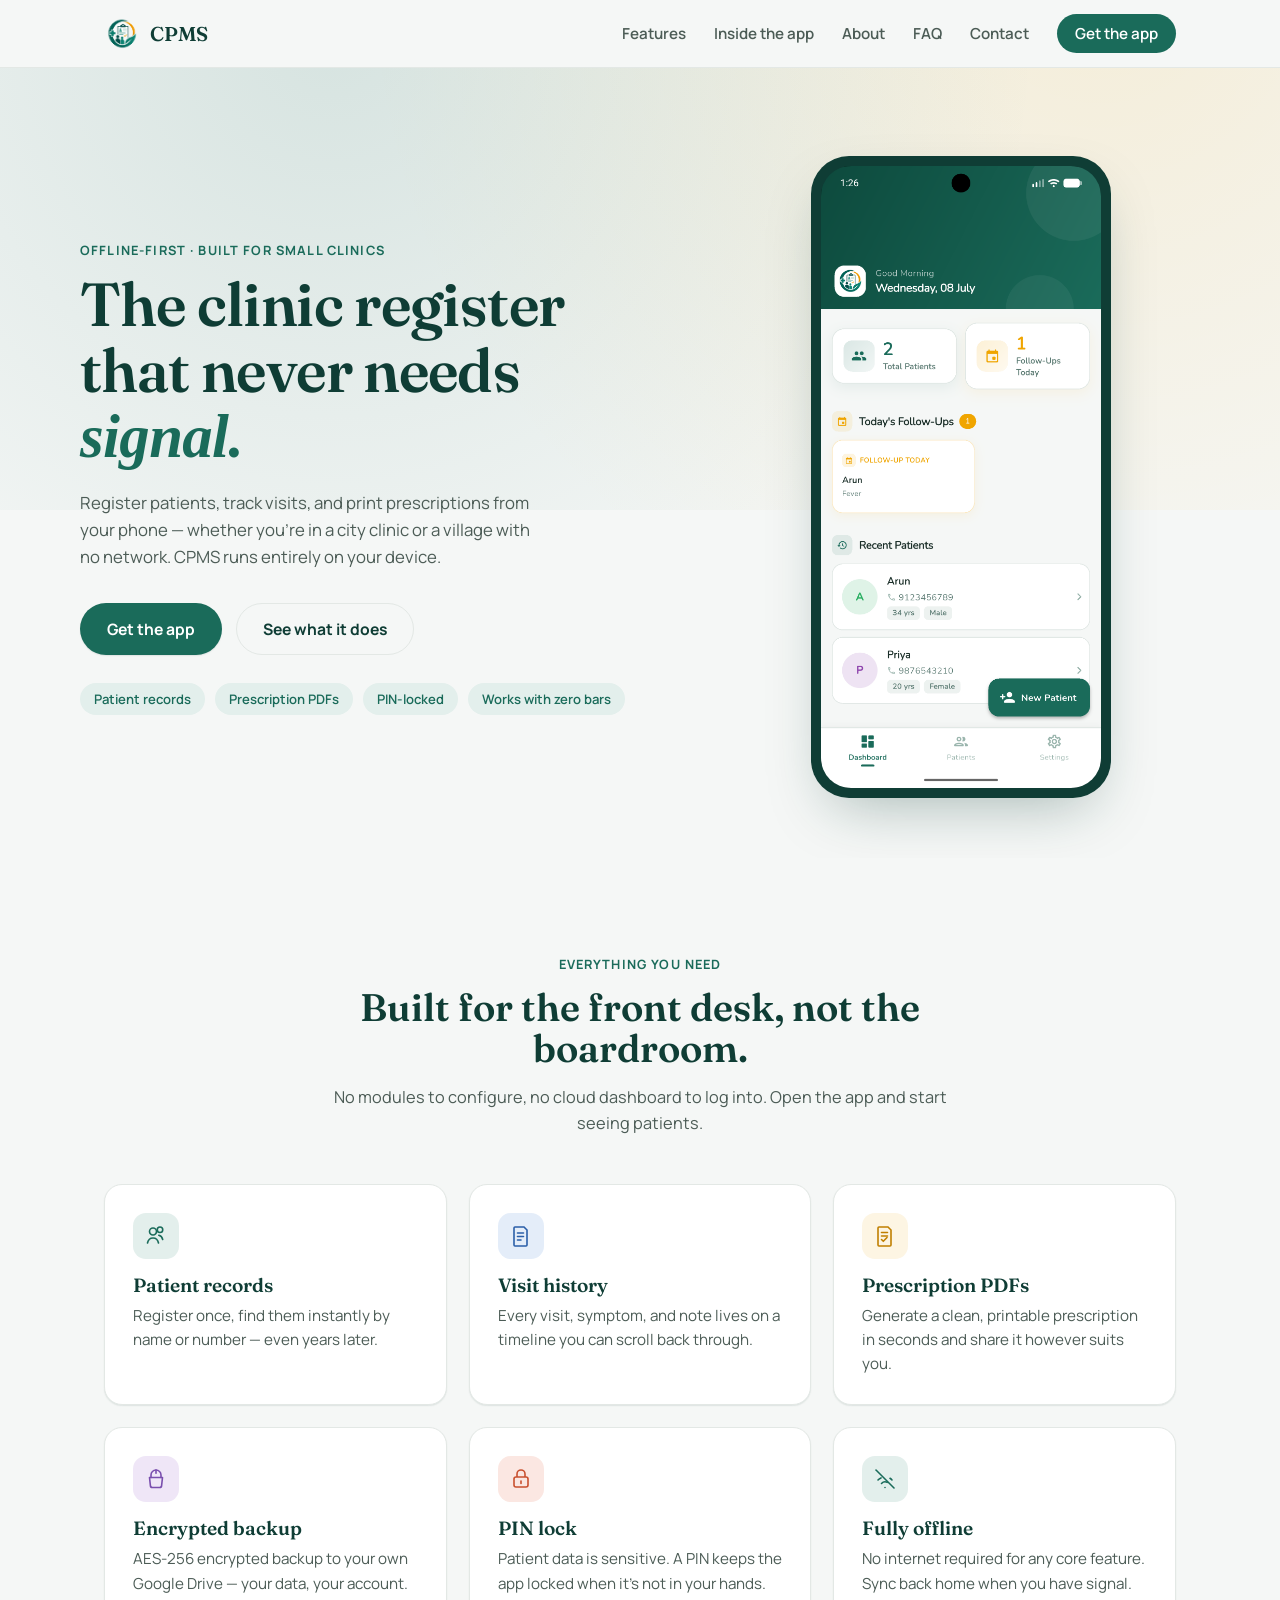
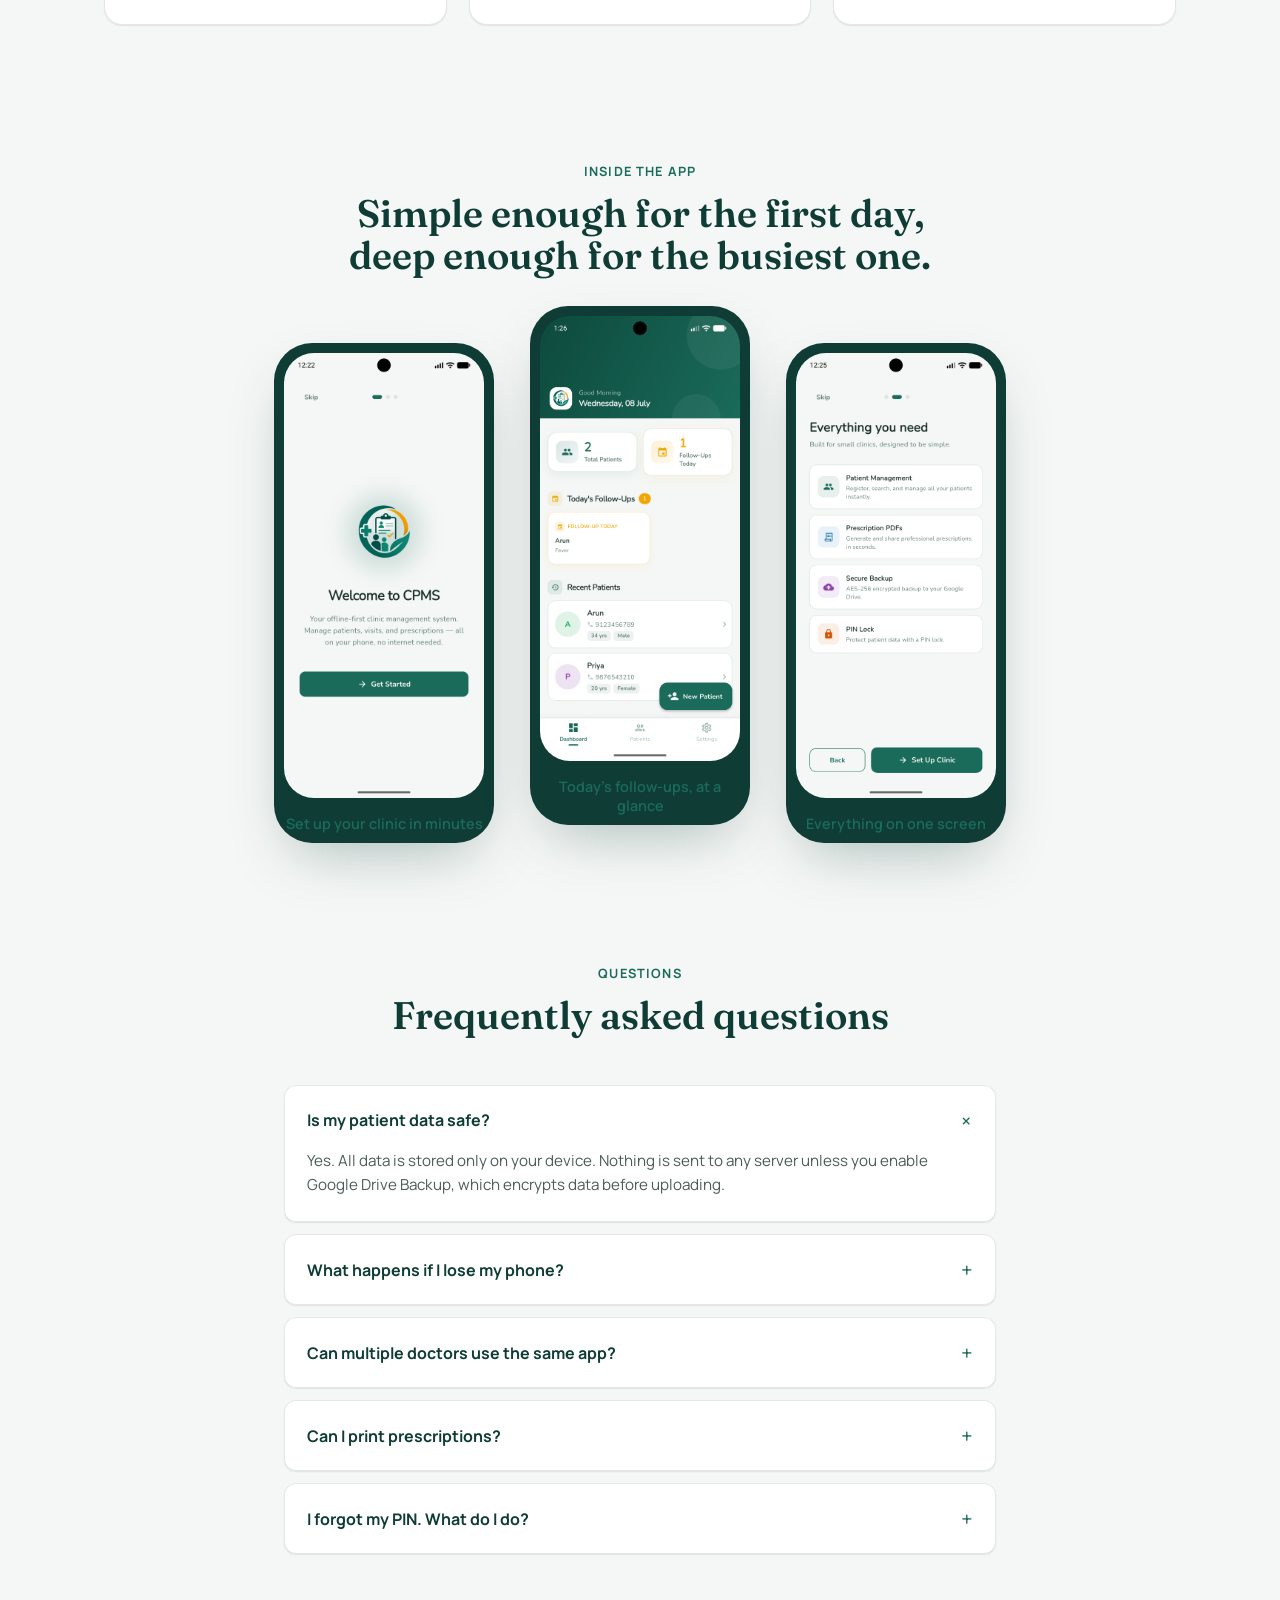
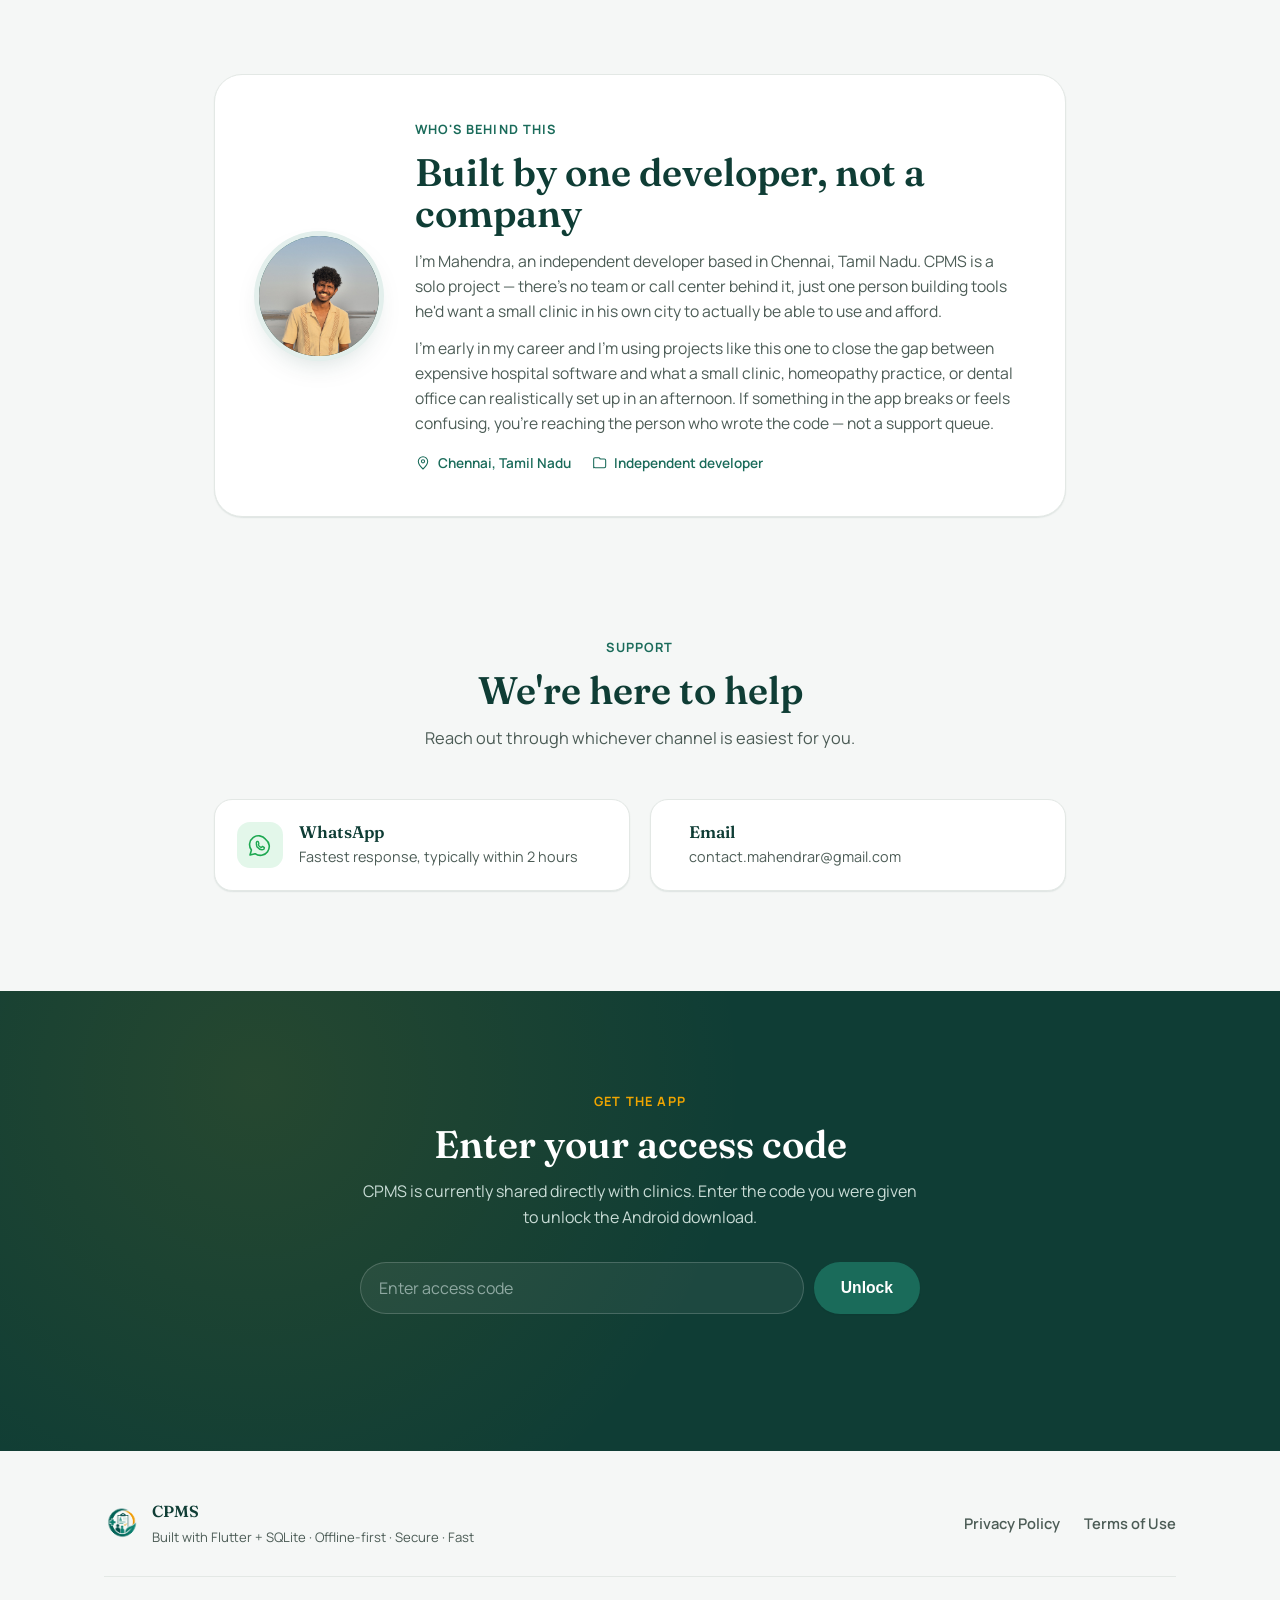
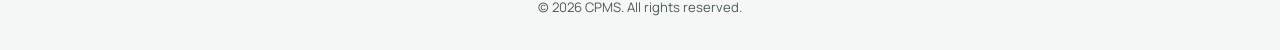
==== commit edf51d89: "Update index.html" ====
--- a/index.html
+++ b/index.html
@@ -183,12 +183,7 @@
 <section class="developer" id="developer">
   <div class="developer-card">
     <div class="developer-avatar">
-      <!--
-        Swap in a real photo when you have one:
-        <img src="assets/developer.jpg" alt="Mahendra">
-        Then you can delete the "M" span below.
-      -->
-      <span>M</span>
+      <img src="assets/developer.jpg" alt="Mahendra">
     </div>
     <div class="developer-copy">
       <p class="eyebrow">Who's behind this</p>
--- a/style.css
+++ b/style.css
@@ -241,6 +241,44 @@
 .faq-item[open] summary::after{ transform:rotate(45deg); }
 .faq-item p{ padding:0 0 18px; font-size:.95rem; }
 
+/* ---------------- DEVELOPER ---------------- */
+.developer{ padding:20px 24px 100px; max-width:900px; margin:0 auto; }
+.developer-card{
+  display:flex; gap:36px; align-items:center;
+  background:var(--paper);
+  border:1px solid var(--line);
+  border-radius:var(--radius-lg);
+  padding:44px;
+  box-shadow:var(--shadow-sm);
+}
+.developer-avatar{
+  flex-shrink:0;
+  width:120px; height:120px;
+  border-radius:50%;
+  background:linear-gradient(135deg, var(--teal-700), var(--teal-900));
+  display:flex; align-items:center; justify-content:center;
+  box-shadow:0 0 0 5px var(--teal-100), var(--shadow-md);
+}
+.developer-avatar span{
+  font-family:var(--font-display);
+  font-size:2.6rem;
+  font-weight:600;
+  color:#fff;
+}
+.developer-avatar img{
+  width:100%; height:100%; object-fit:cover; border-radius:50%;
+}
+.developer-copy h2{ margin-bottom:14px; }
+.developer-bio{ margin-bottom:12px; font-size:.98rem; }
+.developer-meta{
+  display:flex; flex-wrap:wrap; gap:10px 20px; margin-top:18px;
+}
+.developer-meta span{
+  display:inline-flex; align-items:center; gap:7px;
+  font-size:.85rem; font-weight:600; color:var(--teal-700);
+}
+.developer-meta svg{ width:16px; height:16px; flex-shrink:0; }
+
 /* ---------------- CONTACT ---------------- */
 .contact{ padding:20px 24px 100px; max-width:900px; margin:0 auto; }
 .contact-grid{
@@ -339,6 +377,8 @@
   .hero-visual{ order:-1; }
   .feature-grid{ grid-template-columns:repeat(2, 1fr); }
   .phone-mid{ transform:none; }
+  .developer-card{ flex-direction:column; text-align:center; padding:36px 28px; }
+  .developer-meta{ justify-content:center; }
 }
 @media (max-width: 620px){
   .nav-links{ gap:16px; font-size:.85rem; }
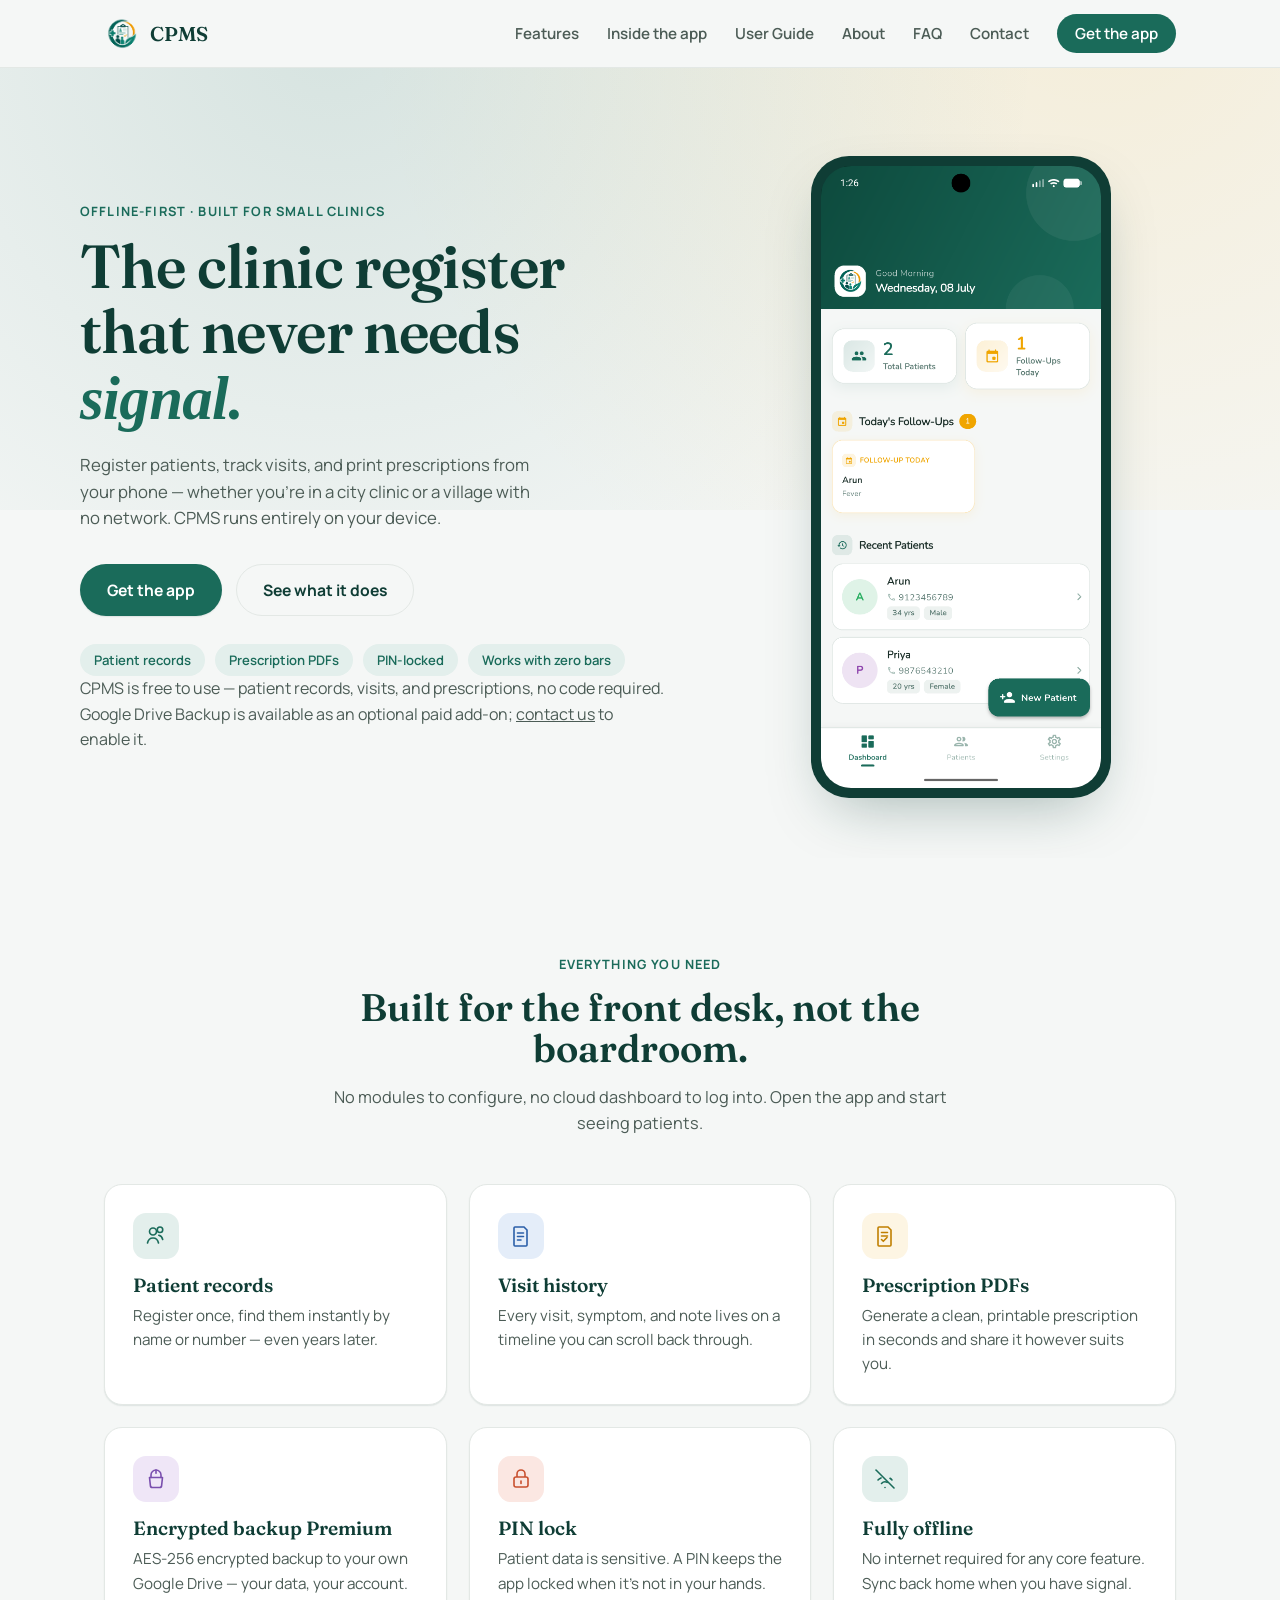
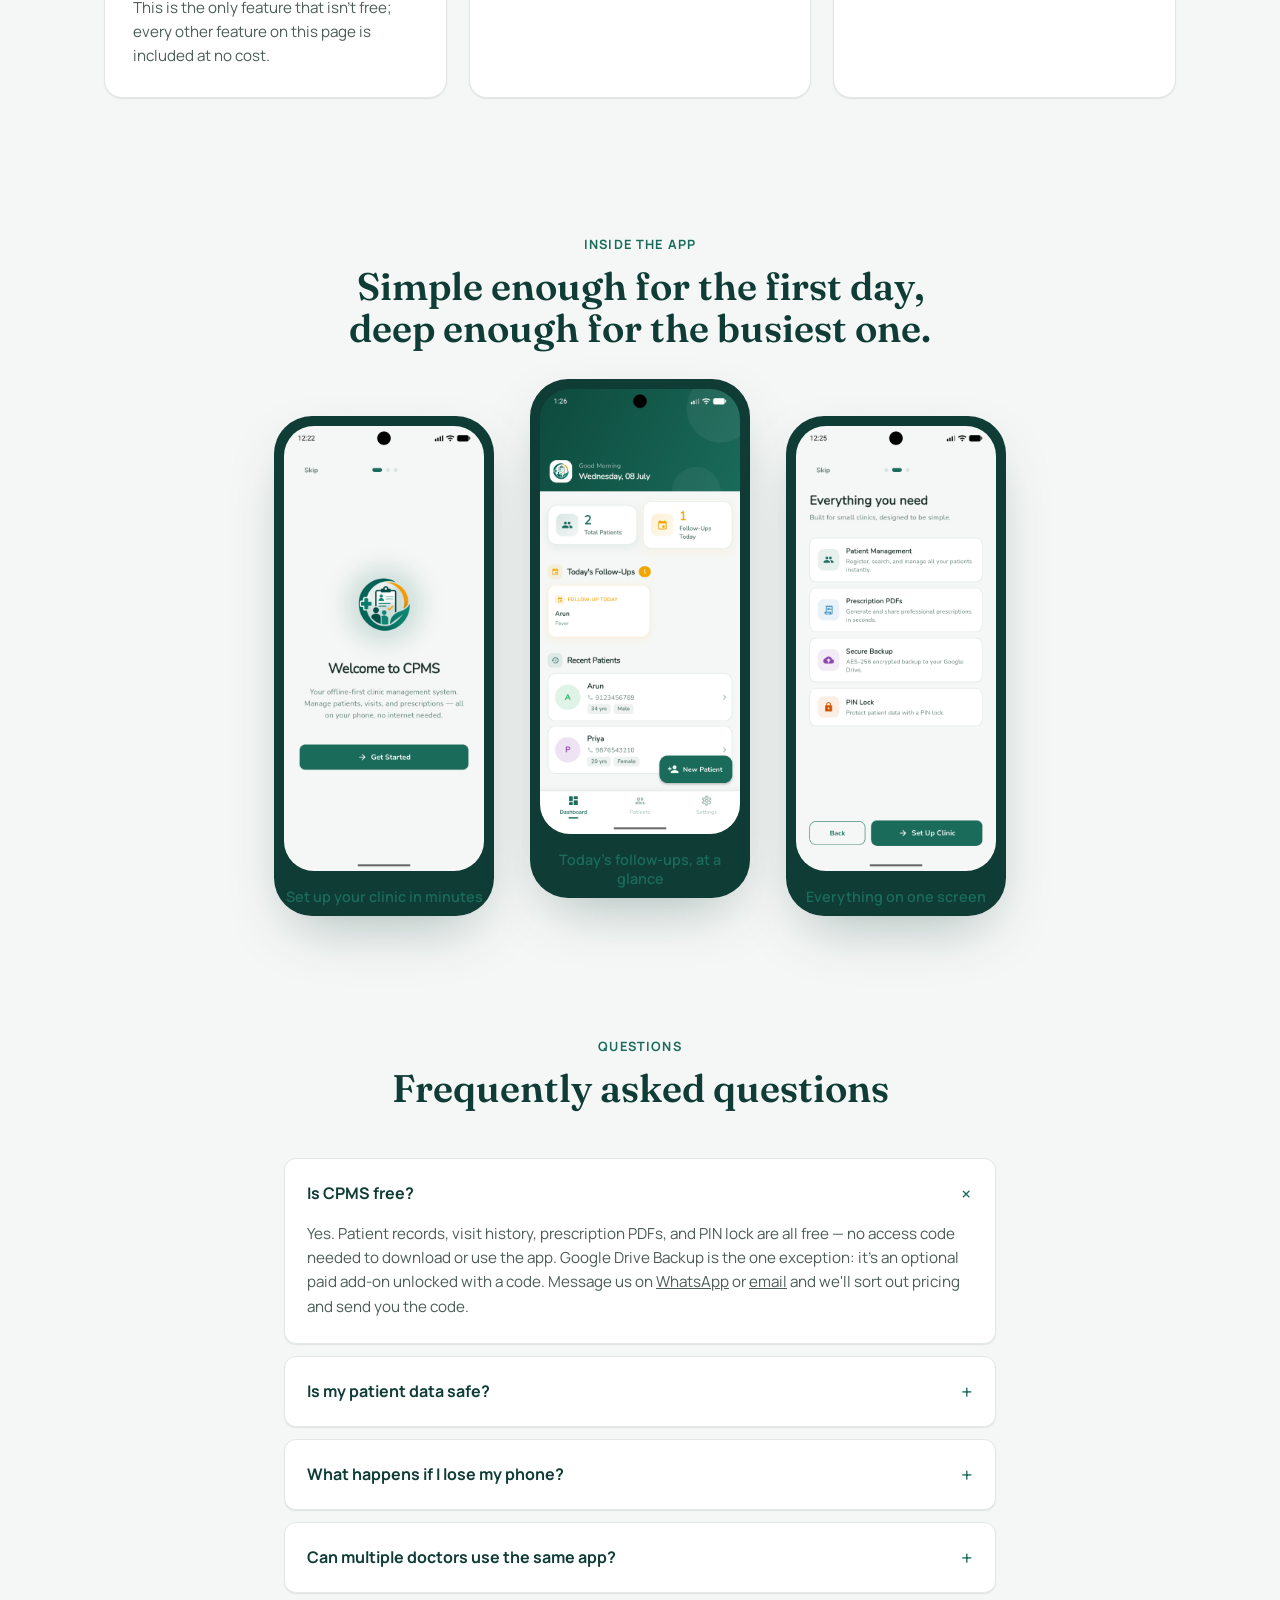
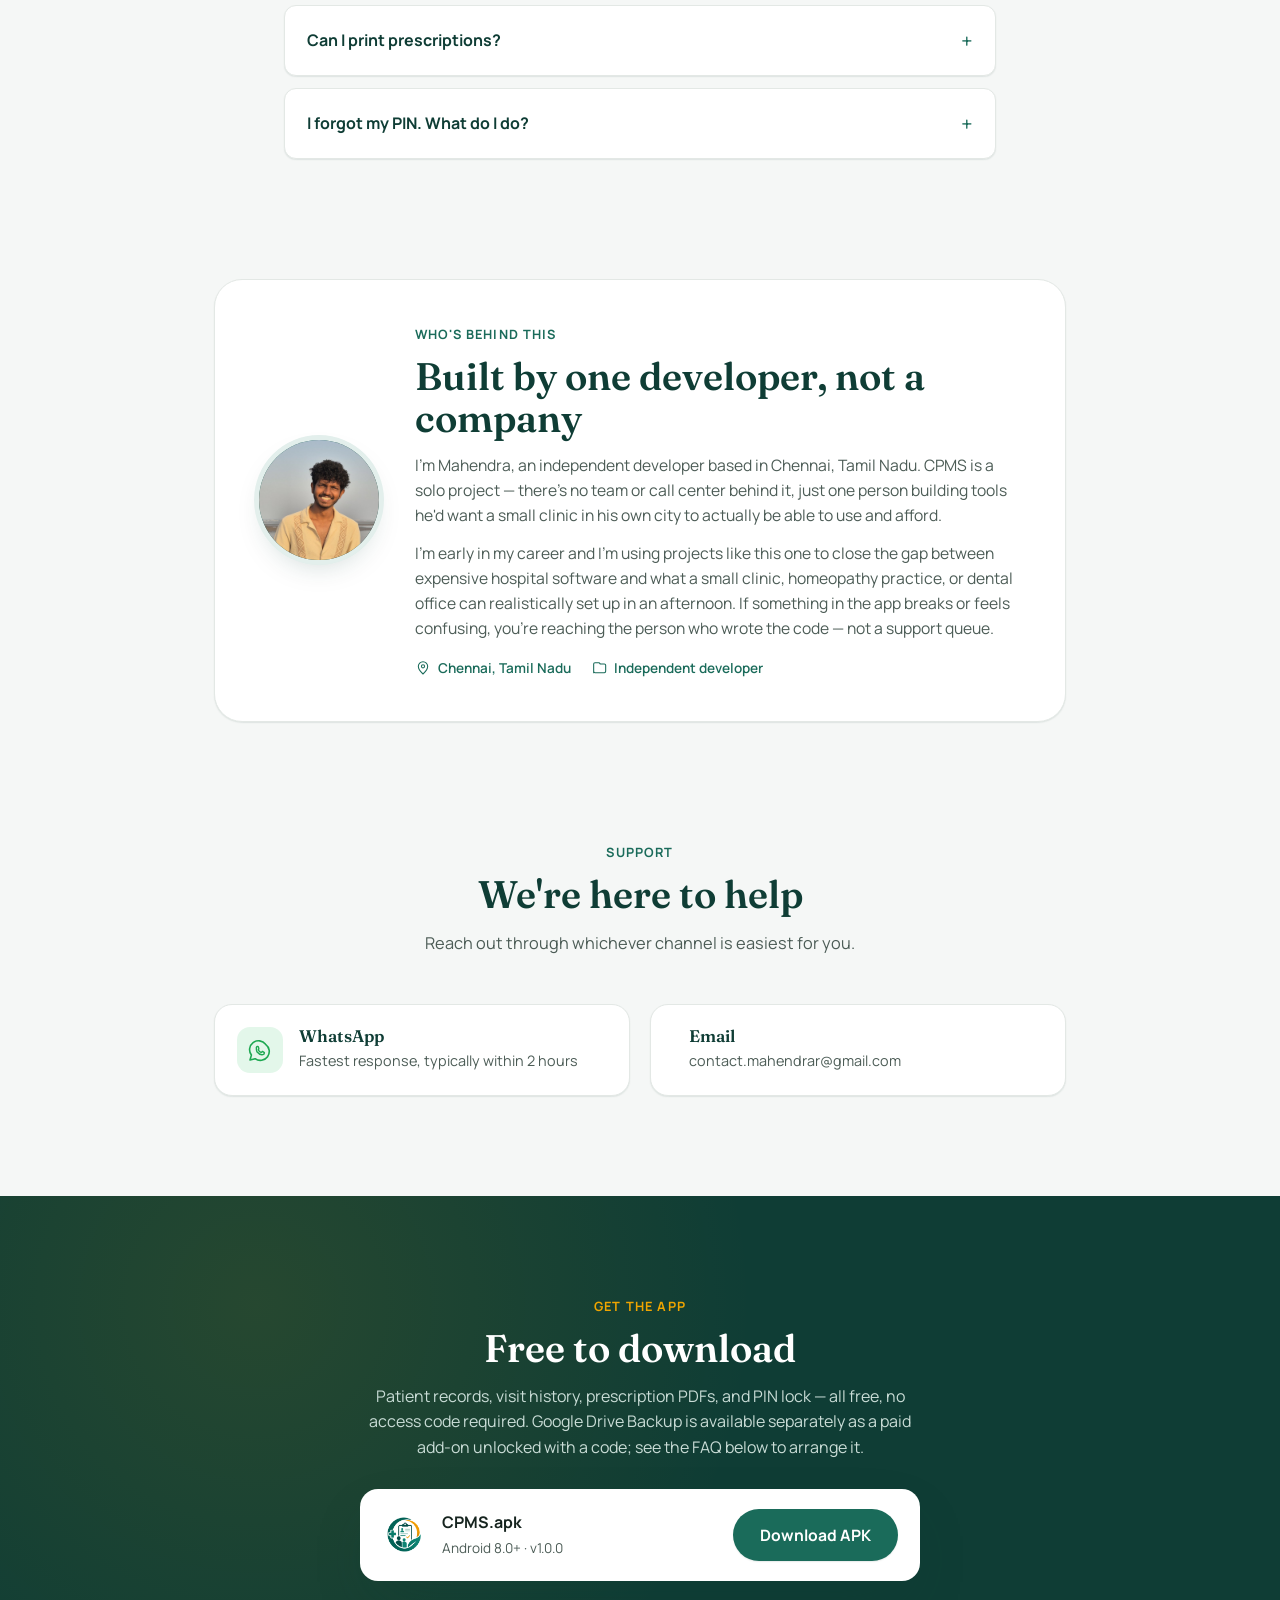
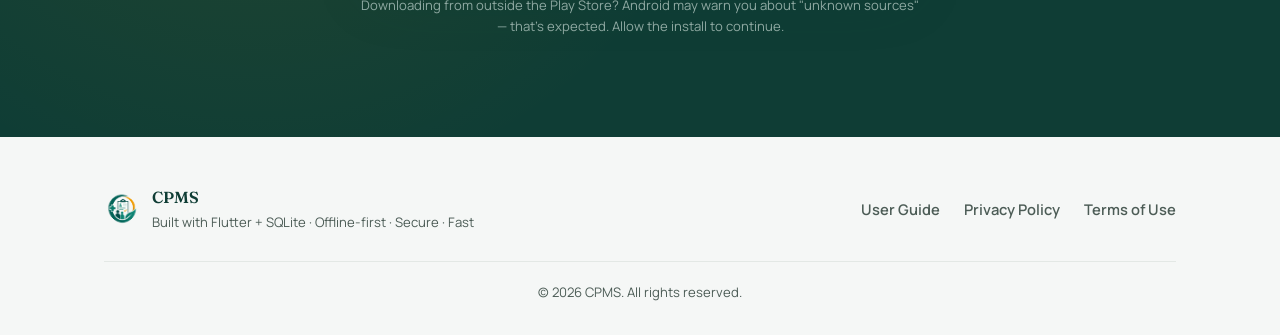
==== commit 7965c488: "Update index.html" ====
--- a/index.html
+++ b/index.html
@@ -23,6 +23,7 @@
     <nav class="nav-links">
       <a href="#features">Features</a>
       <a href="#screens">Inside the app</a>
+      <a href="guide.html">User Guide</a>
       <a href="#developer">About</a>
       <a href="#faq">FAQ</a>
       <a href="#contact">Contact</a>
@@ -51,6 +52,8 @@
         <span>PIN-locked</span>
         <span>Works with zero bars</span>
       </div>
+      <p class="hero-note">CPMS is free to use — patient records, visits, and prescriptions, no code required.
+      Google Drive Backup is available as an optional paid add-on; <a href="#contact">contact us</a> to enable it.</p>
     </div>
     <div class="hero-visual">
       <div class="phone phone-lg">
@@ -98,8 +101,9 @@
       <div class="feature-icon icon-purple">
         <svg viewBox="0 0 24 24" fill="none"><path d="M7 10.5V8a5 5 0 0 1 10 0v2.5" stroke="currentColor" stroke-width="1.6" stroke-linecap="round"/><path d="M12 3v3.2" stroke="currentColor" stroke-width="1.6" stroke-linecap="round"/><path d="M5.5 10.5h13l-.9 8.1a2 2 0 0 1-2 1.9H8.4a2 2 0 0 1-2-1.9l-.9-8.1Z" stroke="currentColor" stroke-width="1.6" stroke-linejoin="round"/></svg>
       </div>
-      <h3>Encrypted backup</h3>
-      <p>AES-256 encrypted backup to your own Google Drive — your data, your account.</p>
+      <h3>Encrypted backup <span class="badge-premium">Premium</span></h3>
+      <p>AES-256 encrypted backup to your own Google Drive — your data, your account. This is the
+      only feature that isn't free; every other feature on this page is included at no cost.</p>
     </div>
 
     <div class="feature-card">
@@ -152,14 +156,23 @@
 
   <div class="faq-list">
     <details class="faq-item" open>
+      <summary>Is CPMS free?</summary>
+      <p>Yes. Patient records, visit history, prescription PDFs, and PIN lock are all free —
+      no access code needed to download or use the app. Google Drive Backup is the one
+      exception: it's an optional paid add-on unlocked with a code. Message us on
+      <a href="https://wa.me/919539362538?text=Hi%2C%20I%27d%20like%20to%20unlock%20Google%20Drive%20Backup%20for%20CPMS" target="_blank" rel="noopener">WhatsApp</a>
+      or <a href="mailto:contact.mahendrar@gmail.com?subject=CPMS%20Backup%20Add-on">email</a> and we'll sort out pricing and send you the code.</p>
+    </details>
+    <details class="faq-item">
       <summary>Is my patient data safe?</summary>
       <p>Yes. All data is stored only on your device. Nothing is sent to any server unless
       you enable Google Drive Backup, which encrypts data before uploading.</p>
     </details>
     <details class="faq-item">
       <summary>What happens if I lose my phone?</summary>
-      <p>If you have Google Drive Backup enabled, you can restore all your data on a new
-      device by signing in with the same Google account and restoring from backup.</p>
+      <p>If you have Google Drive Backup enabled (see above — it's a paid add-on), you can
+      restore all your data on a new device by signing in with the same Google account and
+      restoring from backup. Without it, data lives only on the device it was entered on.</p>
     </details>
     <details class="faq-item">
       <summary>Can multiple doctors use the same app?</summary>
@@ -238,30 +251,23 @@
   </div>
 </section>
 
-<!-- ============ DOWNLOAD (GATED) ============ -->
+<!-- ============ DOWNLOAD (FREE) ============ -->
 <section class="download" id="download">
   <div class="download-card">
     <p class="eyebrow eyebrow-light">Get the app</p>
-    <h2>Enter your access code</h2>
-    <p class="download-sub">CPMS is currently shared directly with clinics. Enter the code you were given
-    to unlock the Android download.</p>
-
-    <form id="unlock-form" class="unlock-form" autocomplete="off">
-      <label for="code-input" class="sr-only">Access code</label>
-      <input type="text" id="code-input" name="code" placeholder="Enter access code" inputmode="text" autocapitalize="characters">
-      <button type="submit" class="btn btn-primary">Unlock</button>
-    </form>
-
-    <p id="unlock-message" class="unlock-message" role="status" aria-live="polite"></p>
-
-    <div id="download-panel" class="download-panel" hidden>
+    <h2>Free to download</h2>
+    <p class="download-sub">Patient records, visit history, prescription PDFs, and PIN lock — all
+    free, no access code required. Google Drive Backup is available separately as a paid
+    add-on unlocked with a code; see the FAQ below to arrange it.</p>
+
+    <div class="download-panel">
       <div class="download-panel-inner">
         <img src="assets/logo.png" alt="" class="download-icon" aria-hidden="true">
         <div>
           <p class="download-file">CPMS.apk</p>
           <p class="download-meta">Android 8.0+ &middot; v1.0.0</p>
         </div>
-        <a id="download-link" href="#" class="btn btn-primary" target="_blank" rel="noopener">Download APK</a>
+        <a id="download-link" href="https://github.com/mahendrar-dev/CPMS/releases/download/v1/app-release.apk" class="btn btn-primary" target="_blank" rel="noopener">Download APK</a>
       </div>
       <p class="download-note">Downloading from outside the Play Store? Android may warn you about
       "unknown sources" — that's expected. Allow the install to continue.</p>
@@ -280,6 +286,7 @@
       </div>
     </div>
     <div class="footer-links">
+      <a href="guide.html">User Guide</a>
       <a href="privacy.html">Privacy Policy</a>
       <a href="terms.html">Terms of Use</a>
     </div>
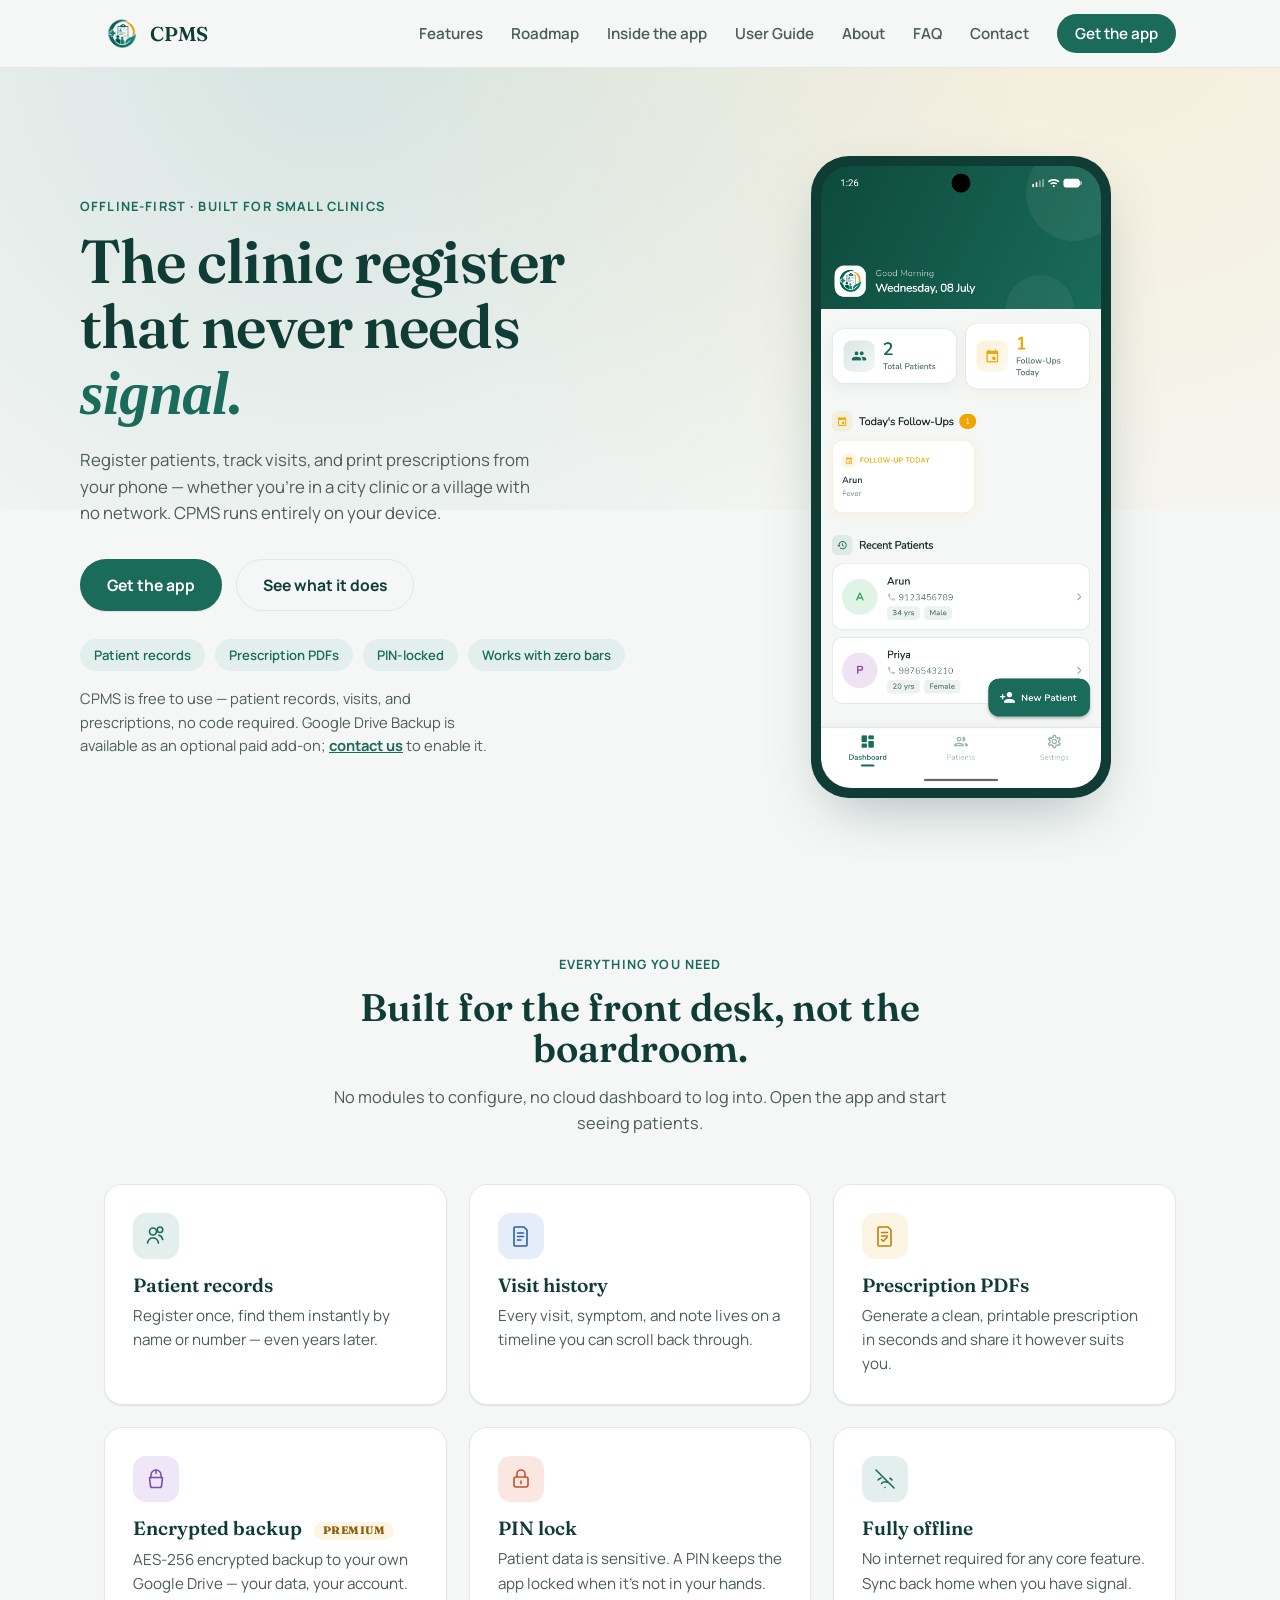
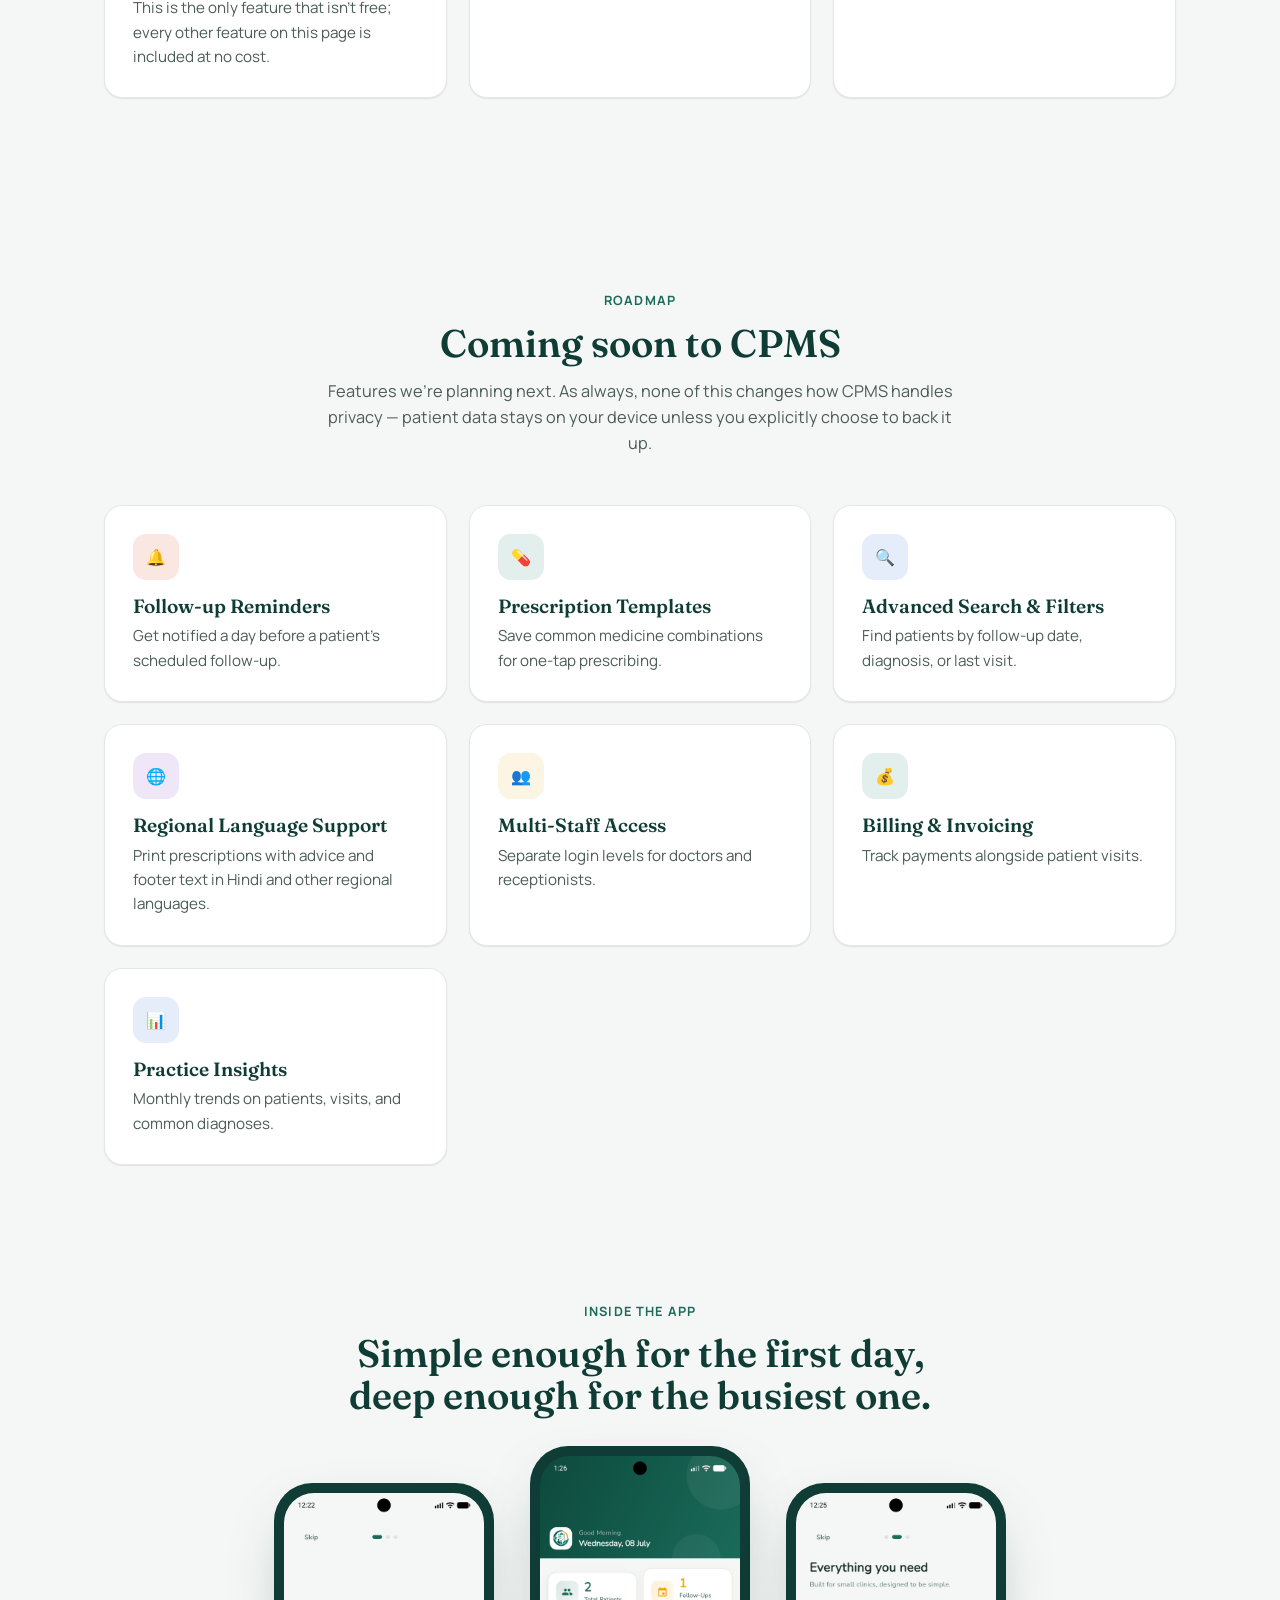
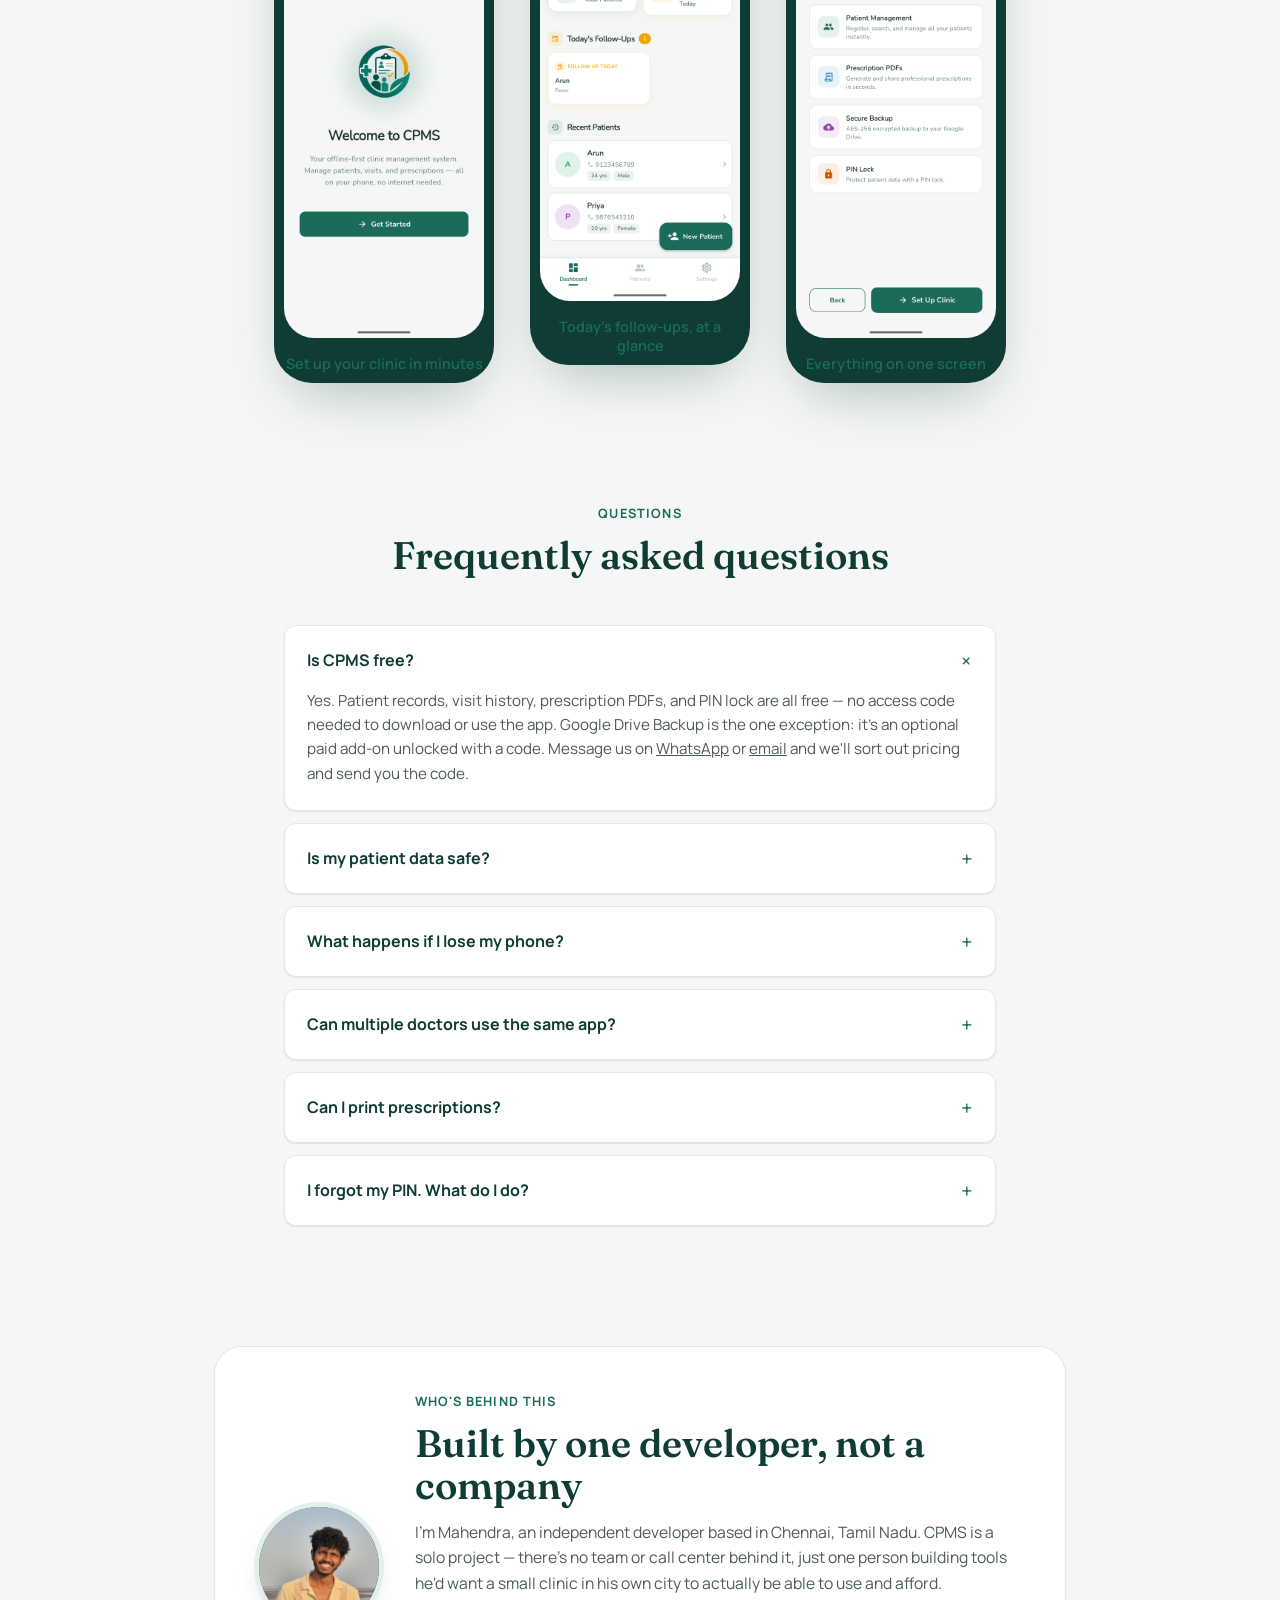
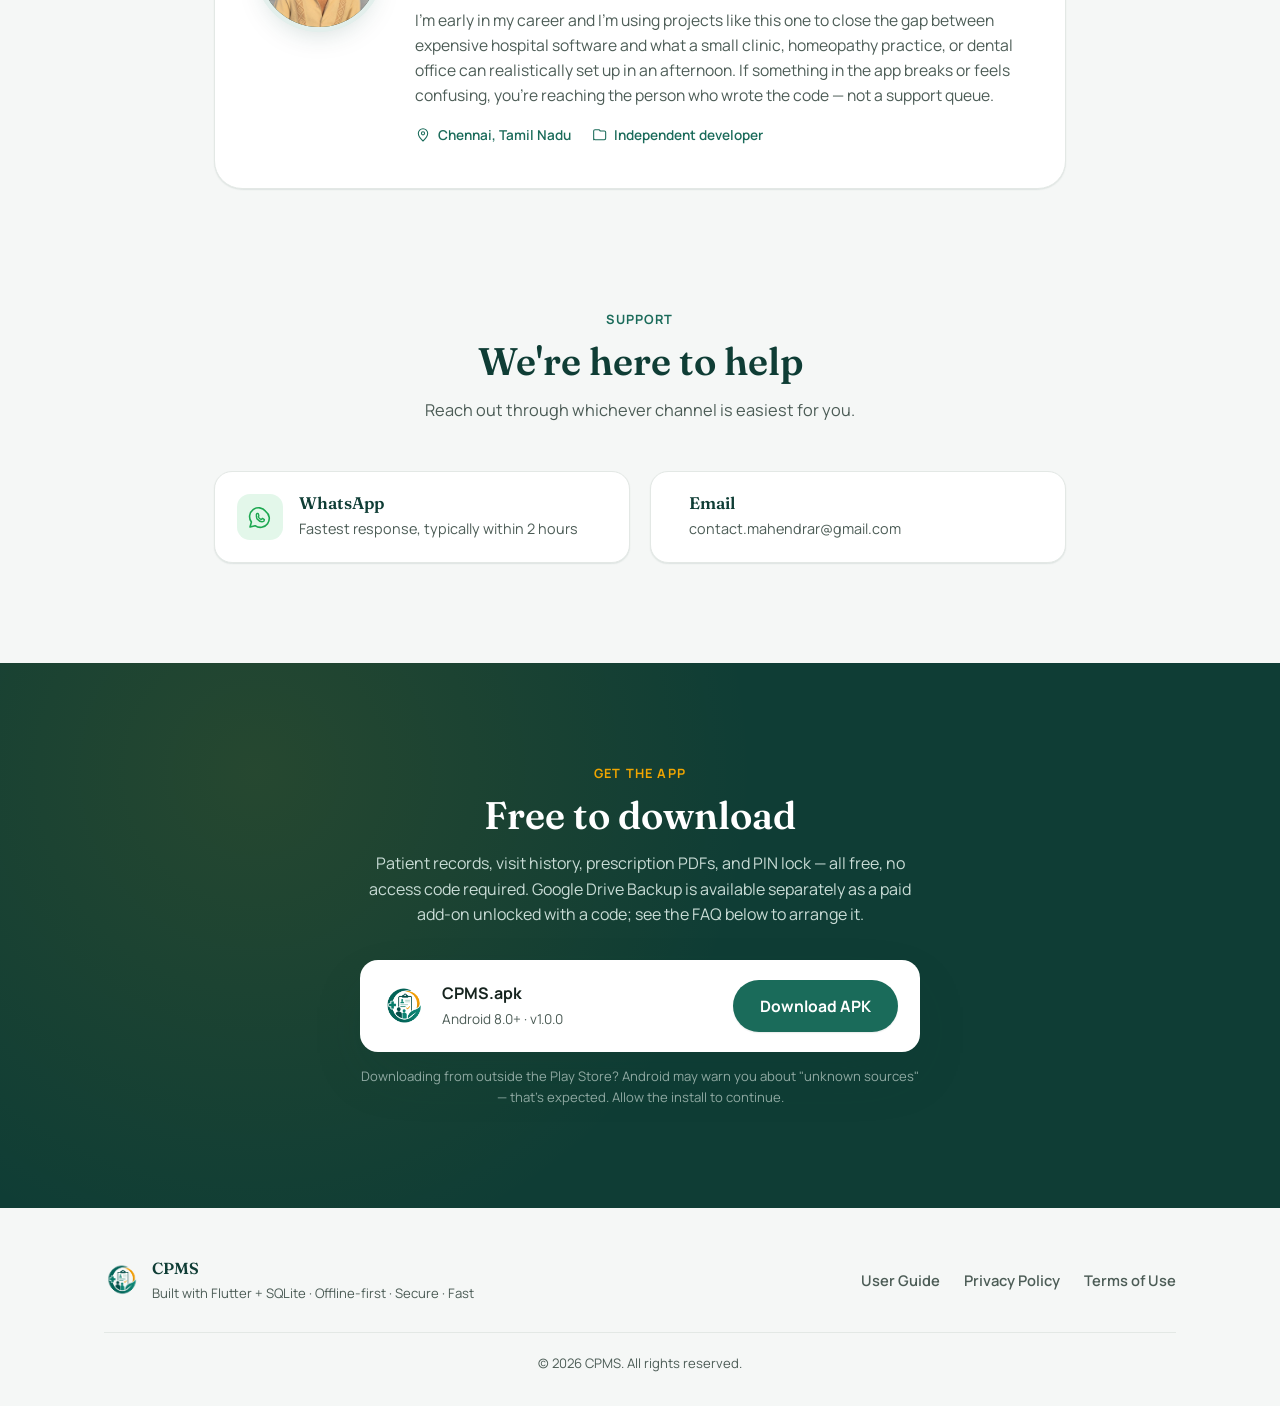
==== commit d6d02548: "Update index.html" ====
--- a/index.html
+++ b/index.html
@@ -22,6 +22,7 @@
     </a>
     <nav class="nav-links">
       <a href="#features">Features</a>
+      <a href="#roadmap">Roadmap</a>
       <a href="#screens">Inside the app</a>
       <a href="guide.html">User Guide</a>
       <a href="#developer">About</a>
@@ -120,6 +121,60 @@
       </div>
       <h3>Fully offline</h3>
       <p>No internet required for any core feature. Sync back home when you have signal.</p>
+    </div>
+  </div>
+</section>
+
+<!-- ============ COMING SOON ============ -->
+<section class="features" id="roadmap">
+  <div class="section-head">
+    <p class="eyebrow">Roadmap</p>
+    <h2>Coming soon to CPMS</h2>
+    <p class="section-sub">Features we're planning next. As always, none of this changes how CPMS
+    handles privacy — patient data stays on your device unless you explicitly choose to back it up.</p>
+  </div>
+
+  <div class="feature-grid">
+    <div class="feature-card">
+      <div class="feature-icon icon-red emoji">🔔</div>
+      <h3>Follow-up Reminders</h3>
+      <p>Get notified a day before a patient's scheduled follow-up.</p>
+    </div>
+
+    <div class="feature-card">
+      <div class="feature-icon icon-teal emoji">💊</div>
+      <h3>Prescription Templates</h3>
+      <p>Save common medicine combinations for one-tap prescribing.</p>
+    </div>
+
+    <div class="feature-card">
+      <div class="feature-icon icon-blue emoji">🔍</div>
+      <h3>Advanced Search &amp; Filters</h3>
+      <p>Find patients by follow-up date, diagnosis, or last visit.</p>
+    </div>
+
+    <div class="feature-card">
+      <div class="feature-icon icon-purple emoji">🌐</div>
+      <h3>Regional Language Support</h3>
+      <p>Print prescriptions with advice and footer text in Hindi and other regional languages.</p>
+    </div>
+
+    <div class="feature-card">
+      <div class="feature-icon icon-amber emoji">👥</div>
+      <h3>Multi-Staff Access</h3>
+      <p>Separate login levels for doctors and receptionists.</p>
+    </div>
+
+    <div class="feature-card">
+      <div class="feature-icon icon-teal emoji">💰</div>
+      <h3>Billing &amp; Invoicing</h3>
+      <p>Track payments alongside patient visits.</p>
+    </div>
+
+    <div class="feature-card">
+      <div class="feature-icon icon-blue emoji">📊</div>
+      <h3>Practice Insights</h3>
+      <p>Monthly trends on patients, visits, and common diagnoses.</p>
     </div>
   </div>
 </section>
--- a/style.css
+++ b/style.css
@@ -154,6 +154,10 @@
   font-size:.82rem; font-weight:600; color:var(--teal-700);
   background:var(--teal-100); padding:7px 14px; border-radius:999px;
 }
+.hero-note{
+  margin-top:16px; font-size:.92rem; color:var(--ink-soft); max-width:46ch;
+}
+.hero-note a{ color:var(--teal-700); font-weight:700; text-decoration:underline; }
 .hero-visual{ display:flex; justify-content:center; }
 
 /* ---------------- PHONE FRAMES ---------------- */
@@ -204,6 +208,11 @@
 .icon-red{ background:#fbe7e2; color:#c9502f; }
 .feature-card h3{ margin-bottom:8px; }
 .feature-card p{ font-size:.95rem; }
+.badge-premium{
+  display:inline-block; vertical-align:middle; margin-left:8px;
+  font-size:.68rem; font-weight:800; letter-spacing:.04em; text-transform:uppercase;
+  color:#92600a; background:var(--amber-100); padding:3px 9px; border-radius:999px;
+}
 
 /* ---------------- SCREENSHOTS ---------------- */
 .screens{ padding:40px 24px 100px; max-width:1120px; margin:0 auto; }
@@ -317,29 +326,7 @@
 }
 .download h2{ color:#fff; }
 .download-sub{ color:#c9dcd6; margin-top:14px; }
-.unlock-form{
-  display:flex; gap:10px; margin-top:32px; flex-wrap:wrap; justify-content:center;
-}
-.unlock-form input{
-  flex:1; min-width:220px;
-  padding:14px 18px;
-  border-radius:999px;
-  border:1.5px solid rgba(255,255,255,.18);
-  background:rgba(255,255,255,.06);
-  color:#fff;
-  font-size:1rem;
-  font-family:var(--font-body);
-  letter-spacing:.05em;
-}
-.unlock-form input::placeholder{ color:#8fa9a2; letter-spacing:normal; }
-.unlock-form input:focus{ outline:none; border-color:var(--amber); background:rgba(255,255,255,.1); }
-.unlock-message{
-  min-height:1.4em; margin-top:16px; font-weight:600; font-size:.92rem;
-}
-.unlock-message.error{ color:#ff9d8a; }
-.unlock-message.success{ color:#8be0c2; }
-
-.download-panel{ margin-top:28px; }
+.download-panel{ margin-top:32px; }
 .download-panel-inner{
   background:#fff;
   border-radius:var(--radius-md);
